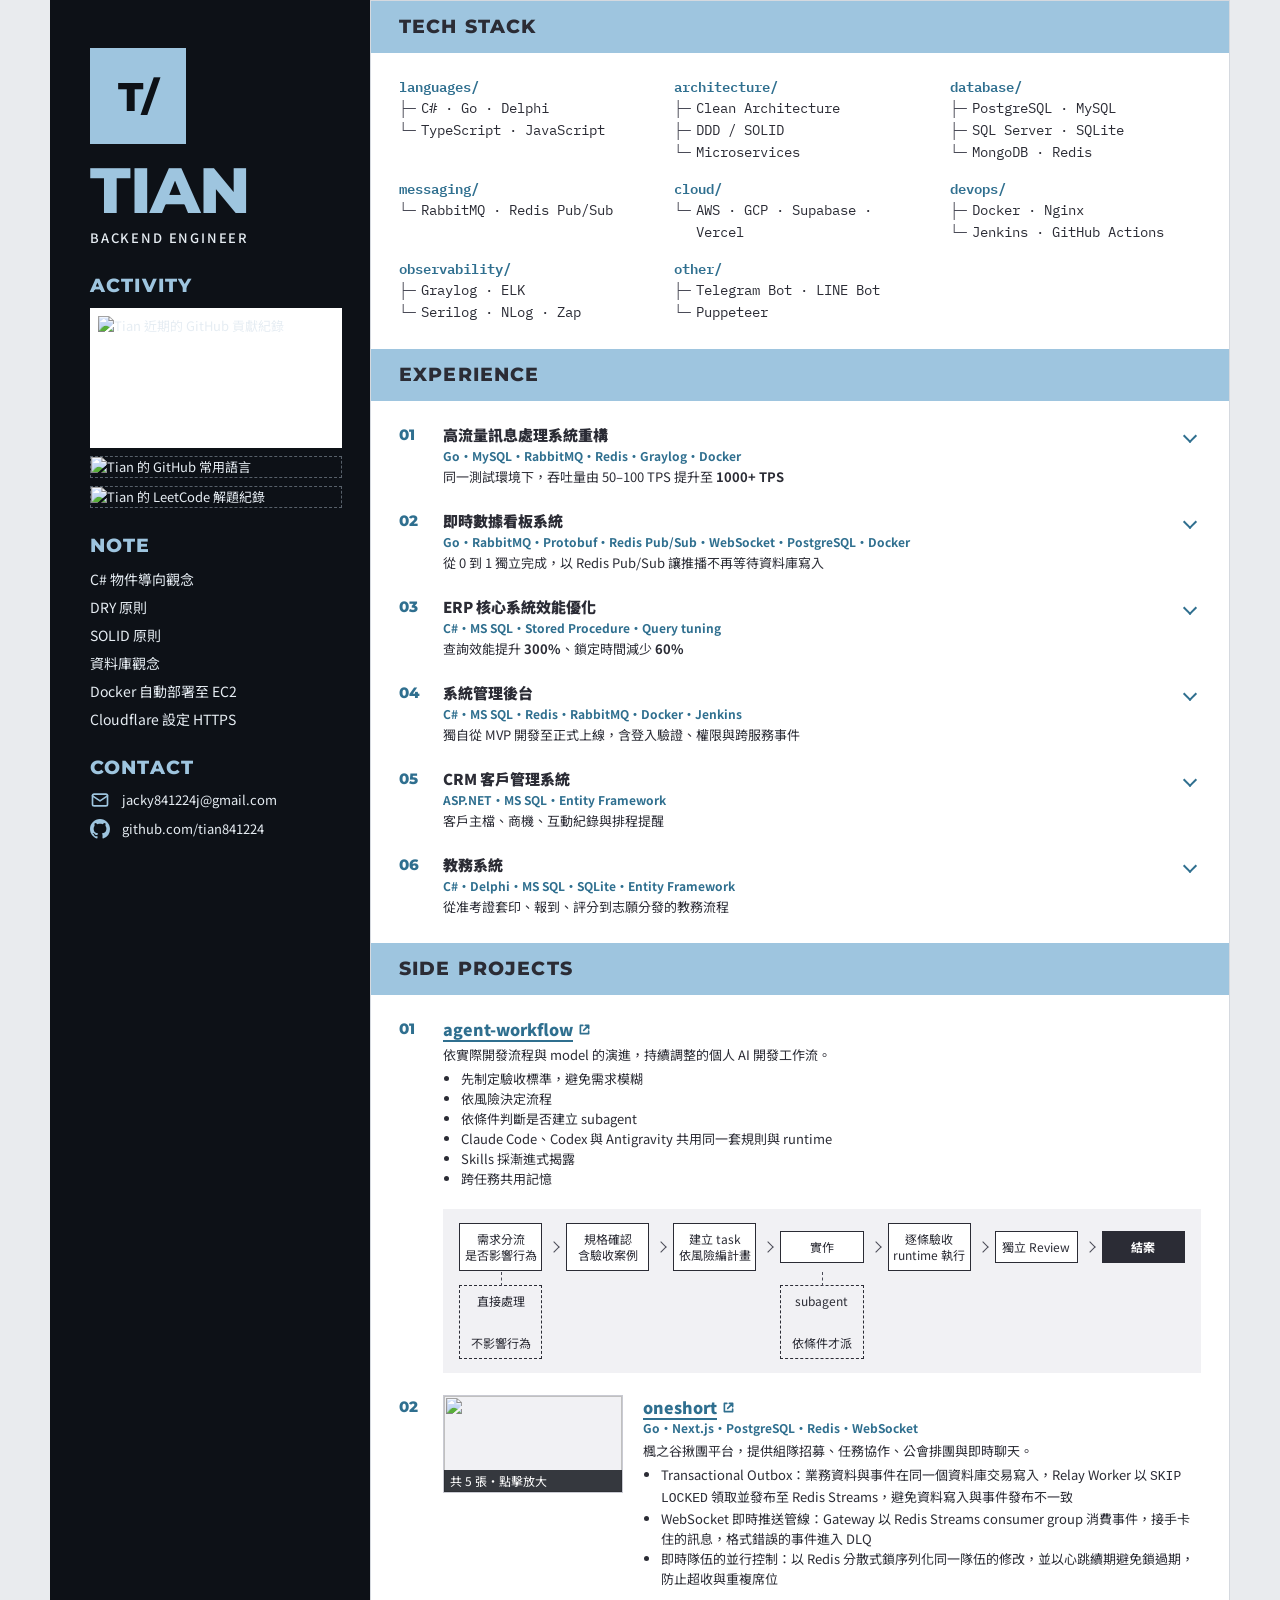
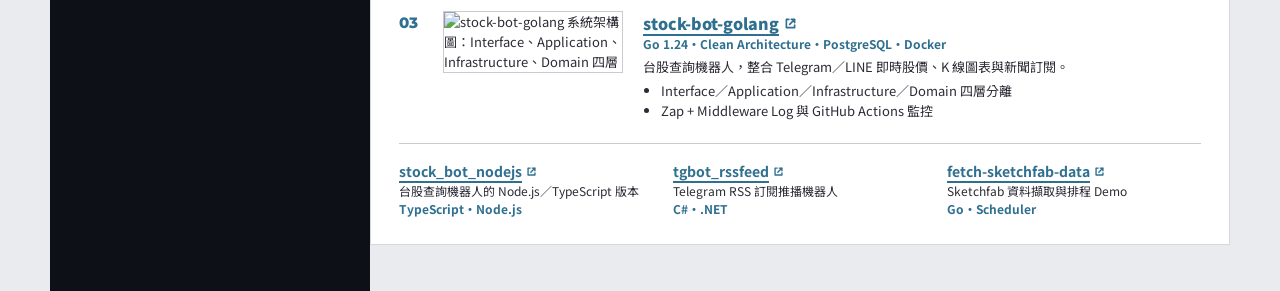
==== index.html @ 1cc7ff3f "feat: agent-workflow 加入工作流程圖 - 以 pipe-7 橫向流程圖呈現需求分流到結案，並標示直接處理與 subagent 分支 - 新增 .under-1 樣式，並讓專案內的流" ====
<!doctype html>
<html lang="zh-TW">

<head>
    <meta charset="UTF-8">
    <meta name="viewport" content="width=device-width, initial-scale=1">
    <meta name="description" content="Tian 的後端工程師履歷：訊息處理、系統重構、即時資料與資料庫效能優化。">
    <meta name="author" content="Tian">
    <meta property="og:type" content="website">
    <meta property="og:title" content="Tian｜Backend Engineer">
    <meta property="og:description" content="高流量訊息系統、即時數據看板、ERP 核心系統與 Side Projects。">
    <meta property="og:url" content="https://tian1224.github.io">
    <title>Tian｜Backend Engineer</title>
    <link rel="preconnect" href="https://fonts.googleapis.com">
    <link rel="preconnect" href="https://fonts.gstatic.com" crossorigin>
    <link
        href="https://fonts.googleapis.com/css2?family=IBM+Plex+Mono:wght@400;600&family=Montserrat:wght@700;800&family=Noto+Sans+TC:wght@400;500;700;900&display=swap"
        rel="stylesheet">
    <link rel="stylesheet" href="css/dark-sidebar.css">
</head>

<body>
    <a class="skip-link" href="#main-content">跳到主要內容</a>
    <div class="page">

        <aside class="side" aria-label="個人資訊">
            <div>
                <div class="monogram" aria-hidden="true">T/</div>
                <h1>TIAN</h1>
                <p class="role">Backend Engineer</p>
            </div>

            <section aria-labelledby="activity-title">
                <h2 id="activity-title">ACTIVITY</h2>
                <div class="activity">
                    <a class="chart" href="https://github.com/tian841224" target="_blank" rel="noreferrer"><img
                            src="https://ghchart.rshah.org/3fb950/tian841224" alt="Tian 近期的 GitHub 貢獻紀錄"
                            loading="lazy"></a>
                    <a href="https://github.com/tian841224?tab=repositories" target="_blank" rel="noreferrer"><img
                            src="https://github-readme-stats-fast.vercel.app/api/top-langs?username=tian841224&amp;layout=compact&amp;theme=dark&amp;hide_border=true&amp;hide=pascal&amp;bg_color=0d1117&amp;title_color=9ec5df"
                            alt="Tian 的 GitHub 常用語言" loading="lazy"></a>
                    <a href="https://leetcode.com/u/Tian1224/" target="_blank" rel="noreferrer"><img
                            src="https://leetcard.jacoblin.cool/Tian1224?theme=dark&amp;font=Noto%20Sans%20TC"
                            alt="Tian 的 LeetCode 解題紀錄" loading="lazy"></a>
                </div>
            </section>

            <section aria-labelledby="note-title">
                <h2 id="note-title">NOTE</h2>
                <ul class="note-side">
                    <li><a href="https://hackmd.io/@tian841224/S1lu8-_41e" target="_blank" rel="noreferrer">C# 物件導向觀念</a></li>
                    <li><a href="https://hackmd.io/@tian841224/SyDcYGKNyl" target="_blank" rel="noreferrer">DRY 原則</a> </li>
                    <li><a href="https://hackmd.io/@tian841224/S1qci5UVye" target="_blank" rel="noreferrer">SOLID 原則</a> </li>
                    <li><a href="https://hackmd.io/@tian841224/HJu-wx7Cp" target="_blank" rel="noreferrer">資料庫觀念</a> </li>
                    <li><a href="https://hackmd.io/@tian841224/HJPmJuws6" target="_blank" rel="noreferrer">Docker 自動部署至 EC2</a></li>
                    <li><a href="https://hackmd.io/@tian841224/ryu7bmCq1l" target="_blank" rel="noreferrer">Cloudflare 設定 HTTPS</a></li>
                </ul>
            </section>

            <section aria-labelledby="contact-title">
                <h2 id="contact-title">CONTACT</h2>
                <ul class="contact">
                    <li>
                        <svg class="stroke" aria-hidden="true" viewBox="0 0 24 24">
                            <rect x="3" y="5" width="18" height="14" rx="2"></rect>
                            <path d="M3 7 L12 13 L21 7"></path>
                        </svg>
                        <a href="mailto:jacky841224j@gmail.com">jacky841224j@gmail.com</a>
                    </li>
                    <li>
                        <svg class="fill" aria-hidden="true" viewBox="0 0 16 16">
                            <path
                                d="M8 0C3.58 0 0 3.58 0 8c0 3.54 2.29 6.53 5.47 7.59.4.07.55-.17.55-.38 0-.19-.01-.82-.01-1.49-2.01.37-2.53-.49-2.69-.94-.09-.23-.48-.94-.82-1.13-.28-.15-.68-.52-.01-.53.63-.01 1.08.58 1.23.82.72 1.21 1.87.87 2.33.66.07-.52.28-.87.51-1.07-1.78-.2-3.64-.89-3.64-3.95 0-.87.31-1.59.82-2.15-.08-.2-.36-1.02.08-2.12 0 0 .67-.21 2.2.82.64-.18 1.32-.27 2-.27.68 0 1.36.09 2 .27 1.53-1.04 2.2-.82 2.2-.82.44 1.1.16 1.92.08 2.12.51.56.82 1.27.82 2.15 0 3.07-1.87 3.75-3.65 3.95.29.25.54.73.54 1.48 0 1.07-.01 1.93-.01 2.2 0 .21.15.46.55.38A8.013 8.013 0 0016 8c0-4.42-3.58-8-8-8z">
                            </path>
                        </svg>
                        <a href="https://github.com/tian841224" target="_blank"
                            rel="noreferrer">github.com/tian841224</a>
                    </li>
                </ul>
            </section>
        </aside>

        <main class="panel" id="main-content">

            <h2 class="bar">TECH STACK</h2>
            <div class="block">
                <dl class="stack stack-wide">
                    <div>
                        <dt>languages/</dt>
                        <dd>C# · Go · Delphi</dd>
                        <dd>TypeScript · JavaScript</dd>
                    </div>
                    <div>
                        <dt>architecture/</dt>
                        <dd>Clean Architecture</dd>
                        <dd>DDD / SOLID</dd>
                        <dd>Microservices</dd>
                    </div>
                    <div>
                        <dt>database/</dt>
                        <dd>PostgreSQL · MySQL</dd>
                        <dd>SQL Server · SQLite</dd>
                        <dd>MongoDB · Redis</dd>
                    </div>
                    <div>
                        <dt>messaging/</dt>
                        <dd>RabbitMQ · Redis Pub/Sub</dd>
                    </div>
                    <div>
                        <dt>cloud/</dt>
                        <dd>AWS · GCP · Supabase · Vercel</dd>
                    </div>
                    <div>
                        <dt>devops/</dt>
                        <dd>Docker · Nginx</dd>
                        <dd>Jenkins · GitHub Actions</dd>
                    </div>
                    <div>
                        <dt>observability/</dt>
                        <dd>Graylog · ELK</dd>
                        <dd>Serilog · NLog · Zap</dd>
                    </div>
                    <div>
                        <dt>other/</dt>
                        <dd>Telegram Bot · LINE Bot</dd>
                        <dd>Puppeteer</dd>
                    </div>
                </dl>
            </div>

            <h2 class="bar">EXPERIENCE</h2>
            <div class="block">

                <article class="exp">
                    <div class="idx">01</div>
                    <details class="fold">
                        <summary><h3 class="title">高流量訊息處理系統重構</h3><span class="tags">Go・MySQL・RabbitMQ・Redis・Graylog・Docker</span><span class="gist">同一測試環境下，吞吐量由 50–100 TPS 提升至 <strong>1000+ TPS</strong></span></summary>
                        <div class="exp-body">
                            <div class="exp-text">
<ul>
                                <li>將多筆資料轉成 JSON 格式，一次性傳入資料庫並以 Stored Procedure 處理，資料庫往返由 N 次降為 1 次，大幅降低處理延遲</li>
                                <li>將參照資料存放於 Redis，避免大量讀取資料庫；Redis 異常時自動降級至 MemoryCache 或資料庫，兼顧效能與可用性</li>
                                <li>以多個 consumer 並行消費 RabbitMQ，依實測調校 prefetch 與 consumer 數量，搭配手動 Ack／Nack
                                    與自動重連，在拉高吞吐量的同時確保訊息不遺失</li>
                                <li>入口過濾訊息，減少不必要的處理</li>
                                <li>以訊息 Guid 串連各階段耗時 Log 並集中於 Graylog，快速定位延遲發生在哪一段</li>
                                <li>同一測試環境下，吞吐量由 50–100 TPS 提升至 <strong>1000+ TPS</strong></li>
                            </ul>
                            </div>
                        <ol class="pipe pipe-7"
                            aria-label="高流量訊息處理系統架構：外部來源經接收服務、內部緩衝 MQ、轉發服務、業務分類 MQ，由多組 consumer 寫入資料庫；轉發服務使用 Redis 參照資料">
                            <li class="next">外部來源</li>
                            <li class="next">接收服務</li>
                            <li class="next">內部緩衝 MQ</li>
                            <li class="next">轉發服務</li>
                            <li class="next">業務分類 MQ</li>
                            <li class="next">多組 consumer</li>
                            <li class="end">資料庫<small>批次預存程序</small></li>
                            <li class="side">Redis<small>參照資料</small></li>
                        </ol>
                        </div>
                    </details>
                </article>

                <article class="exp">
                    <div class="idx">02</div>
                    <details class="fold">
                        <summary><h3 class="title">即時數據看板系統</h3><span class="tags">Go・RabbitMQ・Protobuf・Redis Pub/Sub・WebSocket・PostgreSQL・Docker</span><span class="gist">從 0 到 1 獨立完成，以 Redis Pub/Sub 讓推播不再等待資料庫寫入</span></summary>
                        <div class="exp-body">
                            <div class="exp-text">
<ul>
                                <li>從 0 到 1 獨立完成技術選型、微服務架構設計與容器化部署</li>
                                <li>以 Protobuf 解析上游二進位資料，RabbitMQ 採用 Quorum Queue 搭配訊息 TTL 與自動重連，確保訊息可靠且過期訊息不堆積</li>
                                <li>原本資料需先寫入 PostgreSQL，再由觸發器 NOTIFY 通知推播，即時推送受資料庫寫入速度牽制；改為解析後直接發佈至 Redis Pub/Sub，由
                                    Redis 寫入、PostgreSQL 寫入與 WebSocket 推播三個服務各自訂閱，推播不再等待資料庫，各服務也可獨立部署與擴充</li>
                                <li>WebSocket 以 SCAN 分批讀取 Redis 快取，每批經前端 ACK
                                    確認才送下一批，並支援斷點續傳與增量同步，避免大量資料壓垮連線；另定期偵測逾時未更新的資料並主動推送</li>
                                <li>舊資料改為分批刪除並設定批次間隔，避免長時間鎖表造成資料庫逾時</li>
                            </ul>
                            </div>
                        <ol class="pipe pipe-5"
                            aria-label="即時數據看板系統架構：RabbitMQ、Protobuf 解析、Redis Pub/Sub 分流，分送至 Redis 快取與 PostgreSQL 持久化，WebSocket 推播服務讀取 Redis 快取後推送前端">
                            <li class="next">RabbitMQ</li>
                            <li class="next">Protobuf 解析</li>
                            <li class="next">Redis Pub/Sub 分流</li>
                            <li class="group next"><span>Redis</span><span>PostgreSQL</span></li>
                            <li class="end">WebSocket 推送前端<small>讀取 Redis</small></li>
                        </ol>
                        </div>
                    </details>
                </article>

                <article class="exp">
                    <div class="idx">03</div>
                    <details class="fold">
                        <summary><h3 class="title">ERP 核心系統效能優化</h3><span class="tags">C#・MS SQL・Stored Procedure・Query tuning</span><span class="gist">查詢效能提升 <strong>300%</strong>、鎖定時間減少 <strong>60%</strong></span></summary>
                        <div class="exp-body">
                            <div class="exp-text">
<ul>
                                <li>將逐筆迴圈與純量函式改寫為集合式運算，報表以預先彙總表與暫存表取代多層巢狀 View，並以分割資料表與歸檔控制歷史資料量，再依執行計畫補上索引，查詢效能提升
                                    <strong>300%</strong></li>
                                <li>縮短交易範圍並分批更新，鎖定時間減少 <strong>60%</strong></li>
                                <li>修正 MRP 的庫存判斷與生產物料計算錯誤，隔年依公司報表，庫存中價值千萬的呆滯物料已消化</li>
                                <li>統一扣帳與入帳的處理順序並控制併發更新，避免庫存帳實不符</li>
                                <li>接手 5 年技術債：補齊技術文件，導入開發規範與單元測試</li>
                            </ul>
                            </div>
                        <div class="diff" role="group" aria-label="查詢改寫示意：逐筆游標迴圈呼叫純量函式，改為先彙總至暫存表，再以單一 UPDATE JOIN 一次更新">
                            <div class="diff-col">
                                <span class="diff-h">改寫前：逐筆迴圈</span>
                                <pre>DECLARE c CURSOR FOR
  SELECT Id FROM Items
WHILE @@FETCH_STATUS = 0
  UPDATE Items
  SET Qty = dbo.fn_Calc(@Id)
  WHERE Id = @Id</pre>
                            </div>
                            <div class="diff-col after">
                                <span class="diff-h">改寫後：集合式運算</span>
                                <pre>SELECT Id, SUM(Qty) AS Qty
INTO #Agg
FROM Detail GROUP BY Id

UPDATE i SET Qty = a.Qty
FROM Items i
JOIN #Agg a ON a.Id = i.Id</pre>
                            </div>
                            <p class="diff-note">示意寫法，非實際程式碼</p>
                        </div>
                        </div>
                    </details>
                </article>

                <article class="exp">
                    <div class="idx">04</div>
                    <details class="fold">
                        <summary><h3 class="title">系統管理後台</h3><span class="tags">C#・MS SQL・Redis・RabbitMQ・Docker・Jenkins</span><span class="gist">獨自從 MVP 開發至正式上線，含登入驗證、權限與跨服務事件</span></summary>
                        <div class="exp-body">
                            <div class="exp-text">
<ul>
                                <li>獨自從 MVP 開發至正式上線，以 DDD 分層將後端拆為後台、報表、圖片與排程服務，各自獨立部署，服務間以 Service Caller 呼叫</li>
                                <li>登入以領域事件拆為圖形驗證碼、Google 2FA、帳密驗證與登入日誌四個有序步驟，任一步失敗即中止並由補償步驟記錄失敗日誌，流程可獨立擴充與測試</li>
                                <li>JWT 驗證搭配 Redis 單一 refresh token，偵測重複登入與過期並以回應標頭區分，前端可分別處理重新登入與踢下線</li>
                                <li>RBAC 多層級權限：依帳號層級與所屬公司限制可見資料與操作範圍</li>
                                <li>以 RabbitMQ 進行跨系統同步</li>
                                <li>整合事件採 Dapr 搭配資料庫 Event Log（Outbox 模式），事件與業務資料同交易寫入，避免資料已寫入卻漏發事件</li>
                                <li>以記憶體加 Redis 的多級快取降低跨服務呼叫與資料庫讀取，未命中才回源</li>
                                <li>統一回應格式與例外處理，搭配軟刪除全域過濾、啟動時自動 Migration 與種子資料，降低各環境的設定落差</li>
                            </ul>
                            </div>
                        <ol class="pipe pipe-3"
                            aria-label="系統管理後台架構：前端經後台 API 驗證後，由 Service Caller 呼叫報表、遊戲與圖片三個服務；後台使用 Redis 與 MS SQL">
                            <li class="next">前端後台</li>
                            <li class="next">後台 API<small>JWT・領域事件</small></li>
                            <li class="group"><span>報表服務<small>Dapper
                                        預存程序</small></span><span>遊戲服務</span><span>圖片服務</span></li>
                            <li class="duo under-2"><span>Redis<small>快取・refresh token</small></span><span>MS
                                    SQL<small>EF Core・Event Log</small></span></li>
                        </ol>
                        </div>
                    </details>
                </article>

                <article class="exp">
                    <div class="idx">05</div>
                    <details class="fold">
                        <summary><h3 class="title">CRM 客戶管理系統</h3><span class="tags">ASP.NET・MS SQL・Entity Framework</span><span class="gist">客戶主檔、商機、互動紀錄與排程提醒</span></summary>
                        <div class="exp-body">
                            <div class="exp-text">
<ul>
                                <li>客戶主檔以公司對聯絡人一對多建模，依關鍵欄位比對重複客戶並提供合併，避免同一客戶資料分散</li>
                                <li>商機依階段推進，以狀態機限制只能依規則轉換</li>
                                <li>通話與拜訪等互動紀錄整合為時間軸，快速掌握單一客戶歷程</li>
                                <li>RBAC 角色權限控管，並依組織層級限制資料可見範圍：業務僅看自己的客戶，主管看團隊，管理者看全部</li>
                                <li>以動態欄位設計支援各單位自訂欄位，新增欄位不需修改資料表</li>
                                <li>動態條件查詢（Dynamic Query）搭配索引（Index）設計並可儲存常用篩選；大量名單批次匯入（Bulk
                                    Import），含欄位對應、資料驗證（Validation）與錯誤報告</li>
                                <li>以排程掃描逾期未跟進、合約到期等事件並發出提醒</li>
                                <li>稽核紀錄保存變更前後值，並提供業績與客戶分群的彙總報表與匯出</li>
                            </ul>
                            </div>
                        <ol class="pipe pipe-3"
                            aria-label="CRM 客戶管理系統架構：瀏覽器連到 ASP.NET 應用程式，存取客戶主檔、商機、互動紀錄；排程提醒與稽核日誌掛在應用程式下方">
                            <li class="next">瀏覽器</li>
                            <li class="next">ASP.NET 應用程式</li>
                            <li class="group"><span>客戶主檔</span><span>商機</span><span>互動紀錄</span></li>
                            <li class="duo under-2">
                                <span>排程提醒<small>逾期・到期</small></span><span>稽核日誌<small>變更前後值</small></span></li>
                        </ol>
                        </div>
                    </details>
                </article>

                <article class="exp">
                    <div class="idx">06</div>
                    <details class="fold">
                        <summary><h3 class="title">教務系統</h3><span class="tags">C#・Delphi・MS SQL・SQLite・Entity Framework</span><span class="gist">從准考證套印、報到、評分到志願分發的教務流程</span></summary>
                        <div class="exp-body">
                            <div class="exp-text">
<ul>
                                <li>准考證套印</li>
                                <li>考試報到登入系統</li>
                                <li>考卷評分系統</li>
                                <li>志願分發系統</li>
                                <li>Delphi 舊系統以 C# 重寫</li>
                            </ul>
                            </div>
                        <ol class="pipe pipe-4" aria-label="教務系統流程：准考證套印、考試報到、考卷評分、志願分發">
                            <li class="next">准考證套印</li>
                            <li class="next">考試報到</li>
                            <li class="next">考卷評分</li>
                            <li class="end">志願分發</li>
                        </ol>
                        </div>
                    </details>
                </article>
            </div>

            <h2 class="bar">SIDE PROJECTS</h2>
            <div class="block">

                <article class="proj">
                    <div class="idx">01</div>
                    <div class="proj-body">
                    <div class="proj-text">
                        <h3><a href="https://github.com/tian841224/agent-workflow" target="_blank"
                                rel="noreferrer">agent-workflow</a></h3>
                        <p class="lead">依實際開發流程與 model 的演進，持續調整的個人 AI 開發工作流。</p>
                        <ul>
                            <li>先制定驗收標準，避免需求模糊</li>
                            <li>依風險決定流程</li>
                            <li>依條件判斷是否建立 subagent</li>
                            <li>Claude Code、Codex 與 Antigravity 共用同一套規則與 runtime</li>
                            <li>Skills 採漸進式揭露</li>
                            <li>跨任務共用記憶</li>
                        </ul>
                    </div>
                    <ol class="pipe pipe-7"
                        aria-label="agent-workflow 流程：需求先判斷是否影響行為，不影響則直接處理；影響則先確認規格與驗收案例，建立 task 並依風險編排計畫，實作（有條件才派 subagent），逐條執行驗收，獨立 Review，最後結案">
                        <li class="next">需求分流<small>是否影響行為</small></li>
                        <li class="next">規格確認<small>含驗收案例</small></li>
                        <li class="next">建立 task<small>依風險編計畫</small></li>
                        <li class="next">實作</li>
                        <li class="next">逐條驗收<small>runtime 執行</small></li>
                        <li class="next">獨立 Review</li>
                        <li class="end">結案</li>
                        <li class="side under-1">直接處理<small>不影響行為</small></li>
                        <li class="side">subagent<small>依條件才派</small></li>
                    </ol>
                    </div>
                </article>

                <article class="proj">
                    <div class="idx">02</div>
                    <div class="proj-body">
                    <div class="shots" data-shots='[
                        {"src":"https://raw.githubusercontent.com/tian841224/oneshort/main/images/screenshots/home-adventure.jpg","label":"首頁"},
                        {"src":"https://raw.githubusercontent.com/tian841224/oneshort/main/images/screenshots/party-discovery.jpg","label":"組隊招募"},
                        {"src":"https://raw.githubusercontent.com/tian841224/oneshort/main/images/screenshots/boss-party-detail.jpg","label":"BOSS 隊伍詳情"},
                        {"src":"https://raw.githubusercontent.com/tian841224/oneshort/main/images/screenshots/guild-overview.jpg","label":"公會總覽"},
                        {"src":"https://raw.githubusercontent.com/tian841224/oneshort/main/images/screenshots/guild-chat.jpg","label":"公會聊天"}
                    ]'>
                        <button type="button" class="shots-thumb" aria-haspopup="dialog"
                            aria-label="放大檢視 oneshort 截圖，共 5 張">
                            <img src="https://raw.githubusercontent.com/tian841224/oneshort/main/images/screenshots/home-adventure.jpg"
                                alt="" loading="lazy">
                            <span>共 5 張・點擊放大</span>
                        </button>
                        <dialog class="shots-dialog" aria-label="oneshort 截圖">
                            <div class="shots-box">
                                <button type="button" class="btn icon prev" aria-label="上一張截圖"><svg aria-hidden="true"
                                        viewBox="0 0 14 14">
                                        <path d="M9 2 L4 7 L9 12"></path>
                                    </svg></button>
                                <figure aria-live="polite"><img src="" alt="">
                                    <figcaption></figcaption>
                                </figure>
                                <button type="button" class="btn icon next" aria-label="下一張截圖"><svg aria-hidden="true"
                                        viewBox="0 0 14 14">
                                        <path d="M5 2 L10 7 L5 12"></path>
                                    </svg></button>
                                <div class="shots-bar"><span class="shots-count">1 / 5</span><button type="button"
                                        class="btn close">關閉</button></div>
                            </div>
                        </dialog>
                    </div>
                    <div class="proj-text">
                        <h3><a href="https://github.com/tian841224/oneshort" target="_blank"
                                rel="noreferrer">oneshort</a></h3>
                        <div class="tags">Go・Next.js・PostgreSQL・Redis・WebSocket</div>
                        <p class="lead">楓之谷揪團平台，提供組隊招募、任務協作、公會排團與即時聊天。</p>
                        <ul>
                            <li>Transactional Outbox：業務資料與事件在同一個資料庫交易寫入，Relay Worker 以 <code>SKIP LOCKED</code> 領取並發布至 Redis Streams，避免資料寫入與事件發布不一致</li>
                            <li>WebSocket 即時推送管線：Gateway 以 Redis Streams consumer group 消費事件，接手卡住的訊息，格式錯誤的事件進入 DLQ</li>
                            <li>即時隊伍的並行控制：以 Redis 分散式鎖序列化同一隊伍的修改，並以心跳續期避免鎖過期，防止超收與重複席位</li>
                        </ul>
                    </div>
                    </div>
                </article>

                <article class="proj">
                    <div class="idx">03</div>
                    <div class="proj-body">
                    <figure><img src="assets/images/stock-bot-architecture.png"
                            alt="stock-bot-golang 系統架構圖：Interface、Application、Infrastructure、Domain 四層" loading="lazy">
                    </figure>
                    <div class="proj-text">
                        <h3><a href="https://github.com/tian841224/stock-bot-golang" target="_blank"
                                rel="noreferrer">stock-bot-golang</a></h3>
                        <div class="tags">Go 1.24・Clean Architecture・PostgreSQL・Docker</div>
                        <p class="lead">台股查詢機器人，整合 Telegram／LINE 即時股價、K 線圖表與新聞訂閱。</p>
                        <ul>
                            <li>Interface／Application／Infrastructure／Domain 四層分離</li>
                            <li>Zap + Middleware Log 與 GitHub Actions 監控</li>
                        </ul>
                    </div>
                    </div>
                </article>

                <div class="others">
                    <div><a href="https://github.com/tian841224/stock_bot_nodejs" target="_blank"
                            rel="noreferrer">stock_bot_nodejs</a>
                        <div>台股查詢機器人的 Node.js／TypeScript 版本</div>
                        <div class="tags">TypeScript・Node.js</div>
                    </div>
                    <div><a href="https://github.com/tian841224/tgbot_rssfeed" target="_blank"
                            rel="noreferrer">tgbot_rssfeed</a>
                        <div>Telegram RSS 訂閱推播機器人</div>
                        <div class="tags">C#・.NET</div>
                    </div>
                    <div><a href="https://github.com/tian841224/fetch-sketchfab-data" target="_blank"
                            rel="noreferrer">fetch-sketchfab-data</a>
                        <div>Sketchfab 資料擷取與排程 Demo</div>
                        <div class="tags">Go・Scheduler</div>
                    </div>
                </div>
            </div>

        </main>
    </div>
    <script src="js/dark-sidebar.js" defer></script>
</body>

</html>
---- css/dark-sidebar.css ----
/* 深色側欄履歷版：左欄深色（個人資訊與技術棧）、右欄白底內容。
   配色集中在 :root，換強調色只需改 --accent 與 --accent-ink。
   --accent-ink 是強調色的深色版，用於白底上的小標籤，對比需 ≥ 4.5:1。 */
:root {
    --page-bg: #e9ebee;
    --side-bg: #0d1117;
    --side-text: #e6edf3;
    --side-muted: #8b949e;
    --side-dashed: #57606a;
    --accent: #9ec5df;
    --accent-ink: #2f6f8f;
    --panel-bg: #ffffff;
    --panel-border: #d5d9df;
    --text: #2b2c35;
    --muted: #4a4b57;
    --rule: #c9cad2;
    --soft: #f1f1f4;
    --sans: 'Noto Sans TC', 'Microsoft JhengHei', system-ui, sans-serif;
    --head: 'Montserrat', 'Noto Sans TC', sans-serif;
    --mono: 'IBM Plex Mono', 'Cascadia Mono', ui-monospace, monospace;
}

* { box-sizing: border-box; }

html { scroll-behavior: smooth; }

body {
    margin: 0;
    background: var(--page-bg);
    color: var(--text);
    font: 13px/20px var(--sans);
}

a { color: inherit; text-decoration: none; }
a:hover { text-decoration: underline; }
ul { margin: 0; }
h1, h2, h3, p { margin: 0; }

.skip-link {
    position: absolute;
    left: 8px;
    top: -48px;
    z-index: 10;
    padding: 8px 12px;
    background: var(--side-bg);
    color: var(--side-text);
}
.skip-link:focus { top: 8px; }

:focus-visible { outline: 2px solid var(--accent-ink); outline-offset: 2px; }
.side :focus-visible { outline-color: var(--accent); }

.page {
    display: flex;
    flex-wrap: wrap;
    align-items: flex-start;
    min-height: 100vh;
    max-width: 1180px;
    margin: 0 auto;
}

/* ───── 左欄 ───── */
.side {
    flex: 0 0 320px;
    max-width: 320px;
    align-self: stretch;
    padding: 48px 28px 48px 40px;
    display: flex;
    flex-direction: column;
    gap: 26px;
    background: var(--side-bg);
    color: var(--side-text);
}

.monogram {
    width: 96px;
    height: 96px;
    margin-bottom: 14px;
    display: flex;
    align-items: center;
    justify-content: center;
    background: var(--accent);
    color: var(--side-bg);
    font: 800 40px var(--head);
}

.side h1 {
    font: 800 64px/64px var(--head);
    letter-spacing: -0.02em;
    color: var(--accent);
}

.role {
    margin-top: 6px;
    font-weight: 500;
    letter-spacing: 0.14em;
    text-transform: uppercase;
}

.side h2 {
    margin-bottom: 10px;
    font: 800 19px/24px var(--head);
    letter-spacing: 0.06em;
    color: var(--accent);
}

.stack {
    display: grid;
    gap: 8px;
    margin: 0;
    font: 14px/22px var(--mono);
    color: #c9d1d9;
}
.stack dt { color: var(--accent); font-weight: 600; }
.stack dd {
    display: flex;
    gap: 6px;
    margin: 0;
}
.stack dd::before { content: '├─'; flex: none; color: var(--side-muted); }
.stack dd:last-of-type::before { content: '└─'; }
/* 放在右欄（淺底）時的 TECH STACK：改用深色文字並依寬度自動分欄 */
.stack-wide {
    grid-template-columns: repeat(auto-fit, minmax(min(200px, 100%), 1fr));
    gap: 14px 24px;
    color: var(--text);
}
.stack-wide dt { color: var(--accent-ink); }
.stack-wide dd::before { color: var(--muted); }

.note-side {
    display: grid;
    gap: 6px;
    margin: 0;
    padding: 0;
    list-style: none;
    font-size: 14px;
    line-height: 22px;
}
.note-side a { color: var(--side-text); }
.note-side a:hover { color: var(--accent); }

.activity { display: grid; gap: 8px; }
.activity a {
    display: block;
    border: 1px dashed var(--side-dashed);
    background: #0d1117;
}
.activity img {
    display: block;
    width: 100%;
    height: auto;
}
/* 貢獻圖：放在白底卡片上（圖內的空格是淺灰，直接放深色底會很刺眼），
   並以較大的比例只顯示最近的部分，方格才看得清楚 */
.activity .chart { padding: 8px; border: 0; background: #fff; }
.activity .chart img { height: 124px; object-fit: cover; object-position: right center; }

.contact {
    display: grid;
    gap: 9px;
    margin: 0;
    padding: 0;
    list-style: none;
}
.contact li { display: flex; align-items: center; gap: 12px; }
.contact svg { flex: none; width: 20px; height: 20px; }
.contact .stroke { fill: none; stroke: var(--accent); stroke-width: 2; stroke-linecap: round; stroke-linejoin: round; }
.contact .fill { fill: var(--accent); }

/* ───── 右欄 ───── */
.panel {
    flex: 999 1 560px;
    min-width: 0;
    max-width: 860px;
    margin: 0 0 48px 0;
    border: 1px solid var(--panel-border);
    background: var(--panel-bg);
}

.panel h2.bar {
    padding: 12px 28px;
    background: var(--accent);
    font: 800 19px/28px var(--head);
    letter-spacing: 0.06em;
    color: var(--text);
}

.block { padding: 22px 28px 26px; display: flex; flex-direction: column; gap: 22px; }

.idx { font: 800 15px/24px var(--head); color: var(--accent-ink); }

.exp {
    display: grid;
    grid-template-columns: 34px minmax(0, 1fr);
    column-gap: 10px;
}
.exp-body { display: flex; flex-wrap: wrap; gap: 20px; align-items: flex-start; }

/* 經驗項目可收合：summary 固定顯示標題、標籤與一句成果，展開後才出現條列與架構圖。 */
.fold { min-width: 0; }
.fold > summary {
    position: relative;
    padding-right: 28px;
    list-style: none;
    cursor: pointer;
}
.fold > summary::-webkit-details-marker { display: none; }
.fold > summary::after {
    content: '';
    position: absolute;
    top: 8px;
    right: 6px;
    width: 8px;
    height: 8px;
    border-right: 2px solid var(--accent-ink);
    border-bottom: 2px solid var(--accent-ink);
    transform: rotate(45deg);
}
.fold[open] > summary::after { top: 12px; transform: rotate(-135deg); }
.fold > summary:focus-visible { outline: 2px solid var(--accent-ink); outline-offset: 4px; }
.fold .tags, .fold .gist { display: block; }
.fold .gist { margin-top: 2px; font-size: 13px; line-height: 20px; }
.fold > .exp-body { margin-top: 10px; }
.exp-text { flex: 1 1 280px; min-width: 0; }

.title { font: 900 15px/24px var(--sans); }
.tags { font-size: 12px; line-height: 18px; font-weight: 700; color: var(--accent-ink); }
.exp ul, .proj ul { margin-top: 4px; padding-left: 18px; }
.lead { margin-top: 4px; }

/* 架構流程圖：由上往下的方塊流程 */
.flow {
    flex: 0 0 180px;
    display: flex;
    flex-direction: column;
    align-items: stretch;
    margin: 0;
    padding: 8px 10px;
    list-style: none;
    background: var(--soft);
    font-size: 12px;
    line-height: 16px;
    text-align: center;
}
.flow li {
    padding: 2px 6px;
    border: 1px solid var(--text);
    background: #fff;
    color: var(--text);
    font: inherit;
}
.flow li.end { background: var(--text); color: #fff; font-weight: 700; }
.flow > li:not(:last-child) { margin-bottom: 16px; position: relative; }
.flow > li:not(:last-child)::after {
    content: '';
    position: absolute;
    left: 50%;
    top: 100%;
    width: 7px;
    height: 7px;
    margin: 1px 0 0 -4px;
    border-right: 1.5px solid #4a4b57;
    border-bottom: 1.5px solid #4a4b57;
    transform: rotate(45deg);
}

/* 橫向管線圖：經驗區塊用，跨滿內容寬度，放在文字下方。
   .next 表示「這個節點右側接箭頭」；.side 是掛在主線下方的輔助元件（虛線框）。
   窄螢幕改為由上往下的單欄，箭頭改指向下。 */
.pipe {
    flex: 0 0 100%;
    display: grid;
    gap: 14px 24px;
    align-items: center;
    margin: 0;
    padding: 14px 16px;
    list-style: none;
    background: var(--soft);
    font-size: 12px;
    line-height: 16px;
    text-align: center;
}
.pipe-7 { grid-template-columns: repeat(7, minmax(0, 1fr)); }
.pipe-5 { grid-template-columns: repeat(5, minmax(0, 1fr)); }
.pipe-3 { grid-template-columns: repeat(3, minmax(0, 1fr)); }
.pipe-4 { grid-template-columns: repeat(4, minmax(0, 1fr)); }
.pipe > li {
    position: relative;
    padding: 7px 4px;
    border: 1px solid var(--text);
    background: #fff;
    color: var(--text);
}
.pipe > li.end { background: var(--text); color: #fff; font-weight: 700; }
.pipe small { display: block; font-size: 12px; font-weight: 400; }
.pipe > li.next::after {
    content: '';
    position: absolute;
    top: 50%;
    right: -17px;
    width: 7px;
    height: 7px;
    margin-top: -4px;
    border-top: 1.5px solid #4a4b57;
    border-right: 1.5px solid #4a4b57;
    transform: rotate(45deg);
}
.pipe > li.side {
    grid-column: 4;
    grid-row: 2;
    border-style: dashed;
    background: transparent;
}
.pipe > li.side.under-1 { grid-column: 1; }
.pipe > li.side::before {
    content: '';
    position: absolute;
    left: 50%;
    bottom: 100%;
    height: 14px;
    border-left: 1.5px dashed #4a4b57;
}
.pipe > li.group { display: grid; gap: 4px; padding: 0; border: 0; background: transparent; }
.pipe > li.group span { padding: 5px 2px; border: 1px solid var(--text); background: #fff; }
/* .duo：掛在某節點下方的兩個輔助元件（虛線框）；.under-2 表示掛在第 2 欄。 */
.pipe > li.duo { display: grid; gap: 4px; padding: 0; border: 0; background: transparent; }
.pipe > li.duo span { padding: 5px 2px; border: 1px dashed var(--text); background: transparent; }
.pipe > li.duo.under-2 { grid-column: 2; grid-row: 2; }
.pipe > li.duo::before {
    content: '';
    position: absolute;
    left: 50%;
    bottom: 100%;
    height: 14px;
    border-left: 1.5px dashed #4a4b57;
}

/* 改寫前後對照：兩欄程式碼示意，中間以箭頭表示由左改為右；窄螢幕改上下排列。 */
.diff {
    flex: 0 0 100%;
    display: grid;
    grid-template-columns: minmax(0, 1fr) minmax(0, 1fr);
    gap: 14px 24px;
    padding: 14px 16px;
    background: var(--soft);
}
.diff-col { position: relative; min-width: 0; }
.diff-col:not(.after)::after {
    content: '';
    position: absolute;
    top: 50%;
    right: -17px;
    width: 7px;
    height: 7px;
    margin-top: -4px;
    border-top: 1.5px solid #4a4b57;
    border-right: 1.5px solid #4a4b57;
    transform: rotate(45deg);
}
.diff-h { display: block; margin-bottom: 4px; font-size: 12px; line-height: 16px; font-weight: 700; }
.diff pre {
    margin: 0;
    padding: 8px 10px;
    overflow-x: auto;
    border: 1px solid var(--text);
    background: #fff;
    font: 12px/18px var(--mono, ui-monospace, Consolas, monospace);
    white-space: pre;
}
.diff-col.after pre { background: var(--text); color: #fff; }
.diff-note { grid-column: 1 / -1; margin: 0; font-size: 12px; line-height: 16px; color: #4a4b57; }

.proj {
    display: grid;
    grid-template-columns: 34px minmax(0, 1fr);
    column-gap: 10px;
}
.proj-body { display: flex; flex-wrap: wrap; gap: 20px; align-items: flex-start; }
.proj-text { flex: 1 1 280px; min-width: 0; }
.proj h3 { font: 900 16px/24px var(--sans); }

/* 專案連結：強調色加底線與外開箭頭，一眼看得出可以點擊。 */
.proj h3 a, .others a {
    color: var(--accent-ink);
    text-decoration: underline;
    text-decoration-thickness: 2px;
    text-underline-offset: 4px;
}
.proj h3 a::after, .others a::after {
    content: '';
    display: inline-block;
    width: 0.8em;
    height: 0.8em;
    margin-left: 0.3em;
    background: currentColor;
    -webkit-mask: url("data:image/svg+xml,%3Csvg xmlns='http://www.w3.org/2000/svg' viewBox='0 0 16 16' fill='none' stroke='black' stroke-width='2' stroke-linecap='round' stroke-linejoin='round'%3E%3Cpath d='M6 3H3v10h10v-3M9 3h4v4M13 3L7 9'/%3E%3C/svg%3E") center / contain no-repeat;
    mask: url("data:image/svg+xml,%3Csvg xmlns='http://www.w3.org/2000/svg' viewBox='0 0 16 16' fill='none' stroke='black' stroke-width='2' stroke-linecap='round' stroke-linejoin='round'%3E%3Cpath d='M6 3H3v10h10v-3M9 3h4v4M13 3L7 9'/%3E%3C/svg%3E") center / contain no-repeat;
}
.proj h3 a:hover, .others a:hover { background: var(--soft); text-decoration-thickness: 3px; }
.proj-body > figure { margin: 0; flex: 0 0 180px; }
.proj-body > figure img { display: block; width: 180px; height: auto; border: 1px solid var(--rule); }

/* 截圖：預設收起成縮圖，點擊展開成大圖檢視 */
.shots { display: contents; }
.proj-text { order: 2; }
.proj-body > .pipe { order: 3; }
.shots-thumb { order: 1; }
.shots-thumb {
    position: relative;
    flex: 0 0 180px;
    padding: 0;
    border: 1px solid var(--rule);
    background: var(--soft);
    cursor: pointer;
    font: inherit;
}
.shots-thumb img { display: block; width: 100%; height: 96px; object-fit: cover; }
.shots-thumb span {
    position: absolute;
    left: 0;
    right: 0;
    bottom: 0;
    padding: 2px 6px;
    background: rgba(13, 17, 23, 0.82);
    color: #fff;
    font-size: 12px;
    line-height: 18px;
    text-align: left;
}
/* 截圖大圖：用 <dialog> 的 showModal() 顯示在視窗正中央，背後蓋暗幕；Esc 可關閉 */
.shots-dialog {
    padding: 0;
    border: 0;
    background: transparent;
    max-width: none;
    max-height: none;
    overflow: visible;
}
.shots-dialog::backdrop { background: rgba(13, 17, 23, 0.82); }
/* 大圖以原始尺寸顯示；超過視窗時才等比縮小，不會有多餘的白框 */
.shots-box {
    display: flex;
    flex-wrap: wrap;
    align-items: center;
    justify-content: center;
    gap: 12px;
    width: fit-content;
    max-width: calc(100vw - 24px);
}
.shots-box figure { margin: 0; order: 2; }
.shots-box img {
    display: block;
    width: auto;
    height: auto;
    max-width: calc(100vw - 150px);
    max-height: calc(100vh - 150px);
    box-shadow: 0 8px 32px rgba(0, 0, 0, 0.5);
}
.shots-box figcaption { padding-top: 8px; font-size: 13px; line-height: 20px; color: #fff; text-align: center; }
.shots-box .prev { order: 1; }
.shots-box .next { order: 3; }
.shots-bar { order: 4; flex: 0 0 100%; display: flex; align-items: center; justify-content: space-between; color: #fff; }
.shots-count { font: 600 12px/18px var(--mono); }
.btn {
    min-width: 44px;
    min-height: 44px;
    padding: 0 16px;
    border: 1px solid var(--text);
    background: #fff;
    color: var(--text);
    cursor: pointer;
    font: inherit;
}
.btn:hover { background: #e4e5ea; }
.btn.icon { padding: 0; display: flex; align-items: center; justify-content: center; }
.btn.icon svg { width: 14px; height: 14px; fill: none; stroke: var(--text); stroke-width: 2; }

.others {
    display: grid;
    grid-template-columns: repeat(auto-fit, minmax(min(220px, 100%), 1fr));
    gap: 14px 20px;
    padding-top: 16px;
    border-top: 1px solid var(--rule);
    font-size: 12px;
    line-height: 18px;
}
.others a { font-size: 14px; line-height: 22px; font-weight: 700; }

.note-list {
    display: grid;
    grid-template-columns: repeat(auto-fit, minmax(min(220px, 100%), 1fr));
    gap: 4px 20px;
    margin: 0;
    padding-left: 18px;
}
.note-list a:hover { color: var(--accent-ink); }

.legacy-link { padding: 0 28px 28px; font-size: 12px; color: var(--muted); }

/* 視窗比內容（320 + 860）還窄時，右欄與視窗邊緣之間留一點空隙 */
@media (max-width: 1240px) {
    .panel { margin-right: 24px; }
}

/* ───── 窄螢幕：左欄疊到上方 ───── */
@media (max-width: 720px) {
    .side { max-width: none; flex-basis: 100%; padding: 32px 20px; }
    .side h1 { font-size: 52px; line-height: 52px; }
    .panel { margin: 16px; flex-basis: 100%; }
    .panel h2.bar, .block { padding-left: 16px; padding-right: 16px; }
    .legacy-link { padding-left: 16px; padding-right: 16px; }
    .flow, .shots-thumb, .proj-body > figure { flex-basis: 100%; }
    .pipe-7, .pipe-5, .pipe-4, .pipe-3 { grid-template-columns: minmax(0, 1fr); gap: 18px; }
    .pipe > li.duo.under-2 { grid-column: auto; grid-row: auto; }
    .pipe > li.duo::before { content: none; }
    .pipe > li.next::after {
        top: 100%;
        right: auto;
        left: 50%;
        margin: 5px 0 0 -4px;
        transform: rotate(135deg);
    }
    .pipe > li.side, .pipe > li.side.under-1 { grid-column: auto; grid-row: auto; }
    .pipe > li.side::before { content: none; }
    .pipe > li.group { gap: 6px; }
    .diff { grid-template-columns: minmax(0, 1fr); gap: 18px; }
    .diff-col:not(.after)::after {
        top: 100%;
        right: auto;
        left: 50%;
        margin: 5px 0 0 -4px;
        transform: rotate(135deg);
    }
    .proj-body > figure img { width: 100%; }
}

@media (prefers-reduced-motion: reduce) {
    html { scroll-behavior: auto; }
}
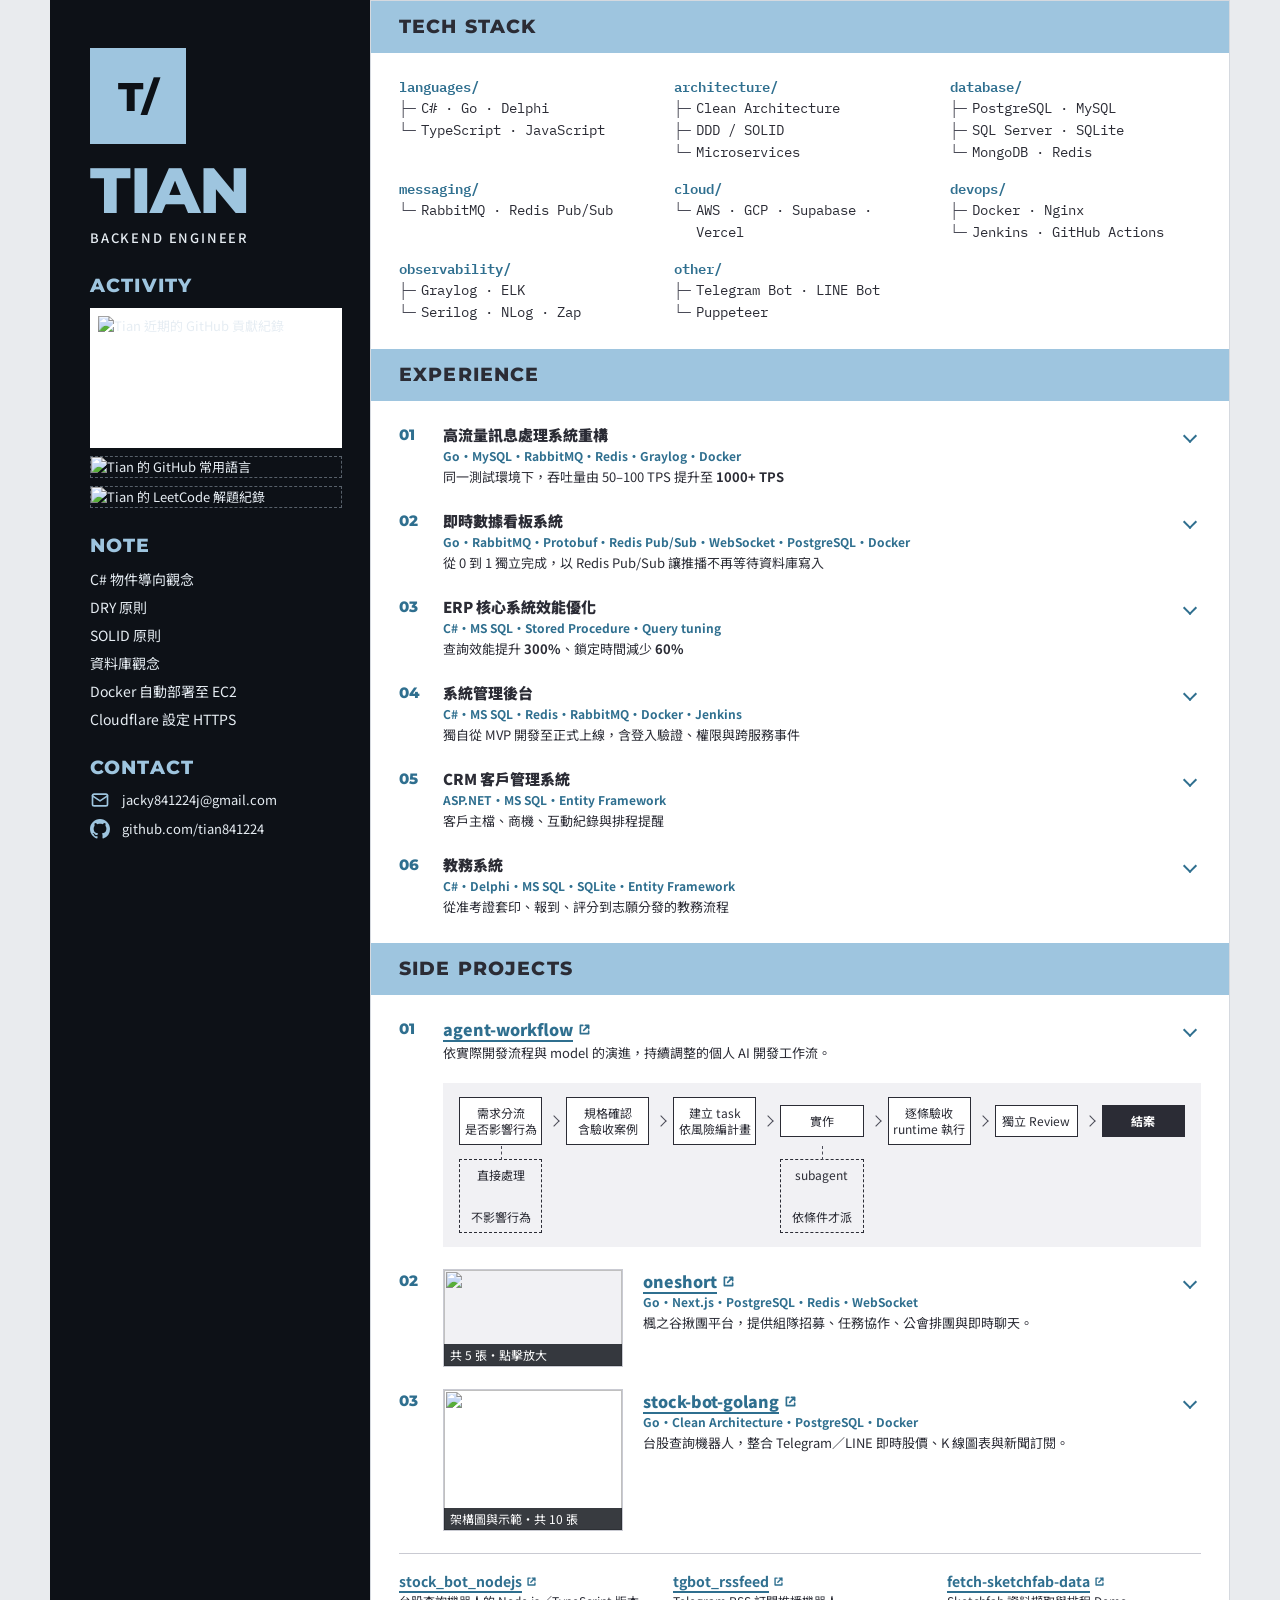
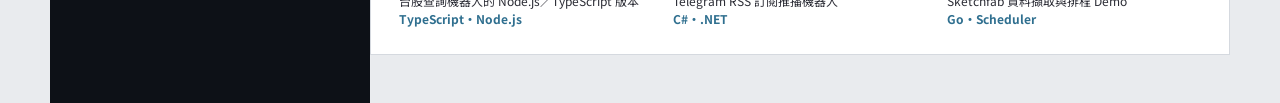
==== commit d100730e: "feat: 改寫 stock-bot-golang 並讓 SIDE PROJECTS 的條列可折疊 - stock-bot-golang 改為技術亮點條列，架構圖與示範 GIF 合併為同一個放大視窗 " ====
--- a/index.html
+++ b/index.html
@@ -323,10 +323,9 @@
                     <div class="idx">01</div>
                     <div class="proj-body">
                     <div class="proj-text">
-                        <h3><a href="https://github.com/tian841224/agent-workflow" target="_blank"
-                                rel="noreferrer">agent-workflow</a></h3>
-                        <p class="lead">依實際開發流程與 model 的演進，持續調整的個人 AI 開發工作流。</p>
-                        <ul>
+                            <details class="fold">
+                                <summary><h3><a href="https://github.com/tian841224/agent-workflow" target="_blank" rel="noreferrer">agent-workflow</a></h3><span class="gist">依實際開發流程與 model 的演進，持續調整的個人 AI 開發工作流。</span></summary>
+                                <ul>
                             <li>先制定驗收標準，避免需求模糊</li>
                             <li>依風險決定流程</li>
                             <li>依條件判斷是否建立 subagent</li>
@@ -334,7 +333,8 @@
                             <li>Skills 採漸進式揭露</li>
                             <li>跨任務共用記憶</li>
                         </ul>
-                    </div>
+                            </details>
+                        </div>
                     <ol class="pipe pipe-7"
                         aria-label="agent-workflow 流程：需求先判斷是否影響行為，不影響則直接處理；影響則先確認規格與驗收案例，建立 task 並依風險編排計畫，實作（有條件才派 subagent），逐條執行驗收，獨立 Review，最後結案">
                         <li class="next">需求分流<small>是否影響行為</small></li>
@@ -385,35 +385,59 @@
                         </dialog>
                     </div>
                     <div class="proj-text">
-                        <h3><a href="https://github.com/tian841224/oneshort" target="_blank"
-                                rel="noreferrer">oneshort</a></h3>
-                        <div class="tags">Go・Next.js・PostgreSQL・Redis・WebSocket</div>
-                        <p class="lead">楓之谷揪團平台，提供組隊招募、任務協作、公會排團與即時聊天。</p>
-                        <ul>
+                            <details class="fold">
+                                <summary><h3><a href="https://github.com/tian841224/oneshort" target="_blank" rel="noreferrer">oneshort</a></h3><span class="tags">Go・Next.js・PostgreSQL・Redis・WebSocket</span><span class="gist">楓之谷揪團平台，提供組隊招募、任務協作、公會排團與即時聊天。</span></summary>
+                                <ul>
                             <li>Transactional Outbox：業務資料與事件在同一個資料庫交易寫入，Relay Worker 以 <code>SKIP LOCKED</code> 領取並發布至 Redis Streams，避免資料寫入與事件發布不一致</li>
                             <li>WebSocket 即時推送管線：Gateway 以 Redis Streams consumer group 消費事件，接手卡住的訊息，格式錯誤的事件進入 DLQ</li>
                             <li>即時隊伍的並行控制：以 Redis 分散式鎖序列化同一隊伍的修改，並以心跳續期避免鎖過期，防止超收與重複席位</li>
                         </ul>
-                    </div>
+                            </details>
+                        </div>
                     </div>
                 </article>
 
                 <article class="proj">
                     <div class="idx">03</div>
                     <div class="proj-body">
-                    <figure><img src="assets/images/stock-bot-architecture.png"
-                            alt="stock-bot-golang 系統架構圖：Interface、Application、Infrastructure、Domain 四層" loading="lazy">
-                    </figure>
+                    <div class="proj-media">
+                        <div class="shots" data-shots='[{"src": "assets/images/stock-bot-architecture.png", "label": "系統架構圖：Interface、Application、Infrastructure、Domain 四層"}, {"src": "assets/images/stock-bot-demo/start.gif", "label": "示範：快速開始"}, {"src": "assets/images/stock-bot-demo/k.gif", "label": "示範：K 線圖"}, {"src": "assets/images/stock-bot-demo/d.gif", "label": "示範：個股詳細資訊"}, {"src": "assets/images/stock-bot-demo/p.gif", "label": "示範：個股績效"}, {"src": "assets/images/stock-bot-demo/n.gif", "label": "示範：個股新聞"}, {"src": "assets/images/stock-bot-demo/i.gif", "label": "示範：當日收盤資訊"}, {"src": "assets/images/stock-bot-demo/m.gif", "label": "示範：大盤資訊"}, {"src": "assets/images/stock-bot-demo/t.gif", "label": "示範：交易量排行"}, {"src": "assets/images/stock-bot-demo/add.gif", "label": "示範：訂閱股票"}]'>
+                            <button type="button" class="shots-thumb fit" data-start="0" aria-haspopup="dialog"
+                                aria-label="放大檢視 stock-bot-golang 系統架構圖與操作示範，共 10 張">
+                                <img src="assets/images/stock-bot-architecture.png" alt="" loading="lazy">
+                                <span>架構圖與示範・共 10 張</span>
+                            </button>
+                            <dialog class="shots-dialog" aria-label="stock-bot-golang 架構圖與操作示範">
+                                <div class="shots-box">
+                                    <button type="button" class="btn icon prev" aria-label="上一張"><svg aria-hidden="true"
+                                            viewBox="0 0 14 14">
+                                            <path d="M9 2 L4 7 L9 12"></path>
+                                        </svg></button>
+                                    <figure aria-live="polite"><img src="" alt="">
+                                        <figcaption></figcaption>
+                                    </figure>
+                                    <button type="button" class="btn icon next" aria-label="下一張"><svg aria-hidden="true"
+                                            viewBox="0 0 14 14">
+                                            <path d="M5 2 L10 7 L5 12"></path>
+                                        </svg></button>
+                                    <div class="shots-bar"><span class="shots-count">1 / 10</span><button type="button"
+                                            class="btn close">關閉</button></div>
+                                </div>
+                            </dialog>
+                        </div>
+                    </div>
                     <div class="proj-text">
-                        <h3><a href="https://github.com/tian841224/stock-bot-golang" target="_blank"
-                                rel="noreferrer">stock-bot-golang</a></h3>
-                        <div class="tags">Go 1.24・Clean Architecture・PostgreSQL・Docker</div>
-                        <p class="lead">台股查詢機器人，整合 Telegram／LINE 即時股價、K 線圖表與新聞訂閱。</p>
-                        <ul>
-                            <li>Interface／Application／Infrastructure／Domain 四層分離</li>
-                            <li>Zap + Middleware Log 與 GitHub Actions 監控</li>
+                            <details class="fold">
+                                <summary><h3><a href="https://github.com/tian841224/stock-bot-golang" target="_blank" rel="noreferrer">stock-bot-golang</a></h3><span class="tags">Go・Clean Architecture・PostgreSQL・Docker</span><span class="gist">台股查詢機器人，整合 Telegram／LINE 即時股價、K 線圖表與新聞訂閱。</span></summary>
+                                <ul>
+                            <li>Clean Architecture 四層分離（Interface／Application／Infrastructure／Domain）：Telegram 與 LINE 共用同一套應用層邏輯，只在介面層各自處理 webhook</li>
+                            <li>Webhook 驗證 Secret Token，背景處理並設定逾時與 panic recovery，避免平台因逾時重送；以 request_id 串連 Zap 日誌</li>
+                            <li>Bot、資料同步與定時推播拆為獨立服務，並以同步時間 watermark 避免同一批資料重複推播</li>
+                            <li>以 Go 的 freetype 自行繪製圖表，上傳圖床回傳給使用者</li>
+                            <li>以 GitHub Actions 建立 CI/CD Pipeline，測試通過後自動部署</li>
                         </ul>
-                    </div>
+                            </details>
+                        </div>
                     </div>
                 </article>
 
--- a/css/dark-sidebar.css
+++ b/css/dark-sidebar.css
@@ -221,7 +221,7 @@
 .fold > summary:focus-visible { outline: 2px solid var(--accent-ink); outline-offset: 4px; }
 .fold .tags, .fold .gist { display: block; }
 .fold .gist { margin-top: 2px; font-size: 13px; line-height: 20px; }
-.fold > .exp-body { margin-top: 10px; }
+.fold > .exp-body, .fold > .proj-body { margin-top: 10px; }
 .exp-text { flex: 1 1 280px; min-width: 0; }
 
 .title { font: 900 15px/24px var(--sans); }
@@ -406,6 +406,9 @@
 .proj-text { order: 2; }
 .proj-body > .pipe { order: 3; }
 .shots-thumb { order: 1; }
+/* 同一個專案有多組縮圖時，垂直堆疊在左欄 */
+.proj-media { order: 1; flex: 0 0 180px; display: grid; gap: 12px; }
+.proj-media .shots-thumb { width: 100%; }
 .shots-thumb {
     position: relative;
     flex: 0 0 180px;
@@ -416,6 +419,8 @@
     font: inherit;
 }
 .shots-thumb img { display: block; width: 100%; height: 96px; object-fit: cover; }
+/* 架構圖縮圖：圖的比例接近正方形，完整顯示不裁切 */
+.shots-thumb.fit img { height: 140px; object-fit: contain; background: #fff; }
 .shots-thumb span {
     position: absolute;
     left: 0;
@@ -457,7 +462,13 @@
     max-height: calc(100vh - 150px);
     box-shadow: 0 8px 32px rgba(0, 0, 0, 0.5);
 }
+.shots-box img[src$='.gif'] {
+    width: min(880px, calc(100vw - 150px));
+    object-fit: contain;
+    background: #fff;
+}
 .shots-box figcaption { padding-top: 8px; font-size: 13px; line-height: 20px; color: #fff; text-align: center; }
+.shots-box [hidden] { display: none; }
 .shots-box .prev { order: 1; }
 .shots-box .next { order: 3; }
 .shots-bar { order: 4; flex: 0 0 100%; display: flex; align-items: center; justify-content: space-between; color: #fff; }
@@ -510,7 +521,7 @@
     .panel { margin: 16px; flex-basis: 100%; }
     .panel h2.bar, .block { padding-left: 16px; padding-right: 16px; }
     .legacy-link { padding-left: 16px; padding-right: 16px; }
-    .flow, .shots-thumb, .proj-body > figure { flex-basis: 100%; }
+    .flow, .shots-thumb, .proj-media, .proj-body > figure { flex-basis: 100%; }
     .pipe-7, .pipe-5, .pipe-4, .pipe-3 { grid-template-columns: minmax(0, 1fr); gap: 18px; }
     .pipe > li.duo.under-2 { grid-column: auto; grid-row: auto; }
     .pipe > li.duo::before { content: none; }
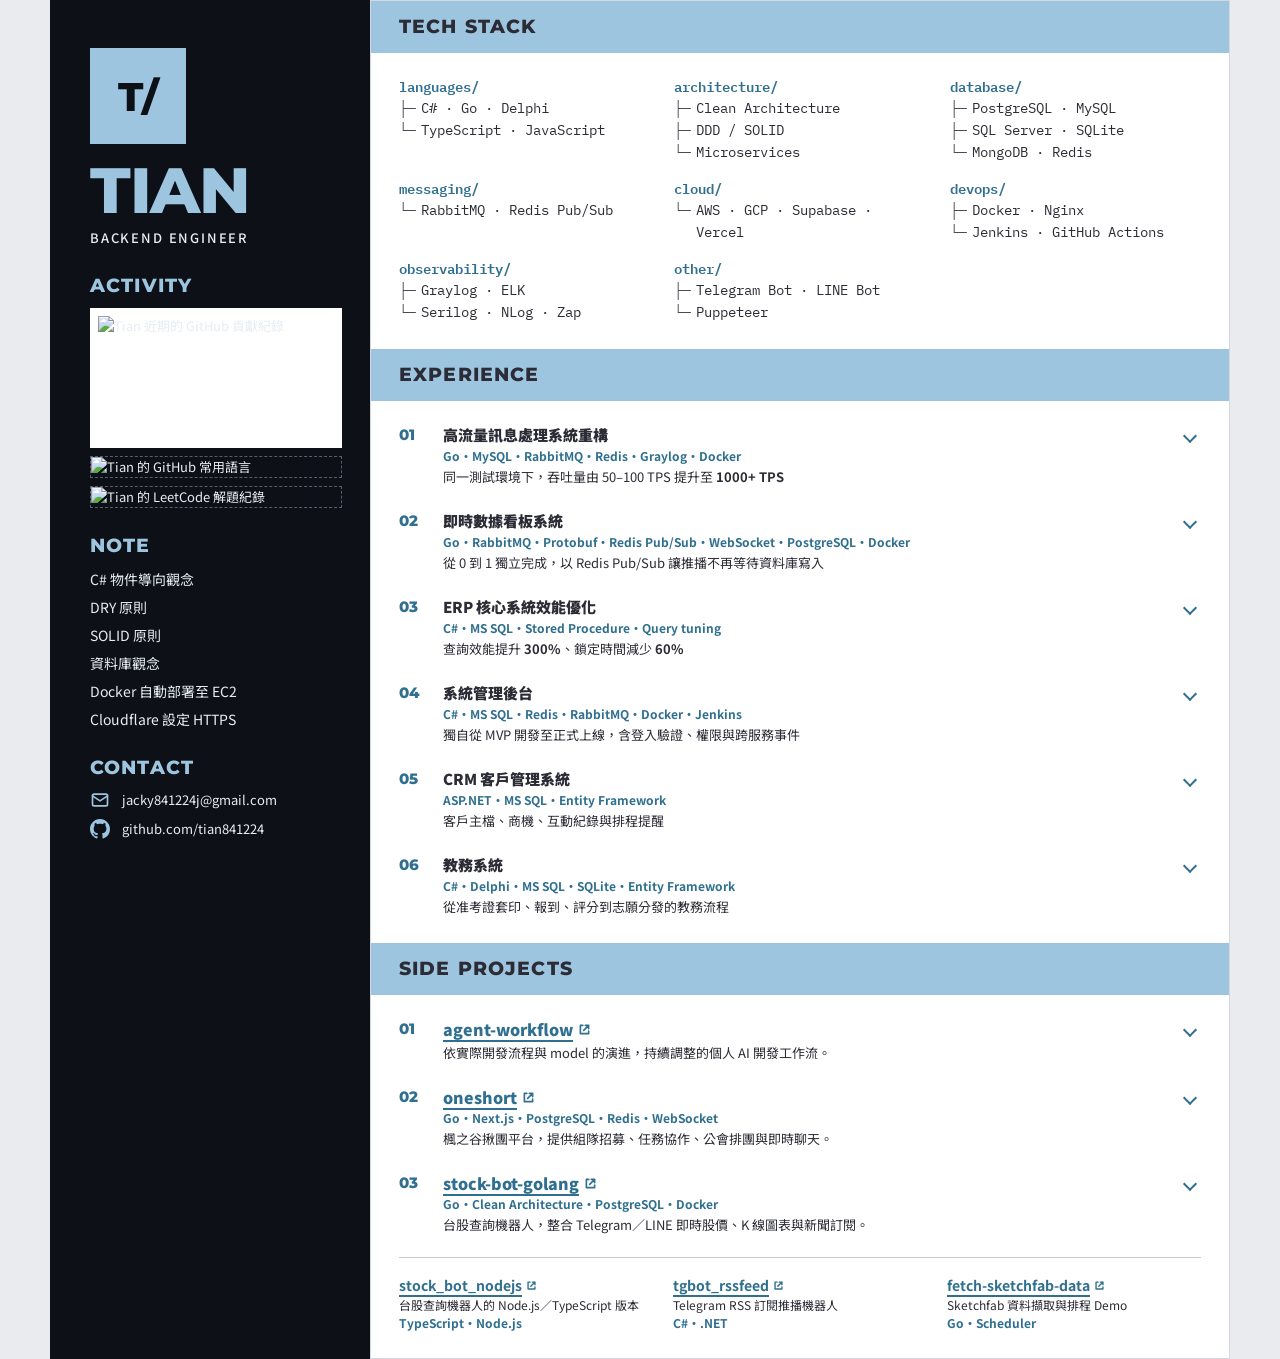
==== commit 1a763f9c: "feat: 依設計稿調整手機版面並讓 SIDE PROJECTS 整項折疊 - 手機版重排順序：姓名與圖示連結、TECH STACK、經驗、專案、NOTE、ACTIVITY - 新增姓名列的 Emai" ====
--- a/index.html
+++ b/index.html
@@ -4,11 +4,11 @@
 <head>
     <meta charset="UTF-8">
     <meta name="viewport" content="width=device-width, initial-scale=1">
-    <meta name="description" content="Tian 的後端工程師履歷：訊息處理、系統重構、即時資料與資料庫效能優化。">
+    <meta name="description" content="我是 Tian，後端工程師。喜歡嘗試不同類型的系統，這裡整理了我做過的專案與技術。">
     <meta name="author" content="Tian">
     <meta property="og:type" content="website">
     <meta property="og:title" content="Tian｜Backend Engineer">
-    <meta property="og:description" content="高流量訊息系統、即時數據看板、ERP 核心系統與 Side Projects。">
+    <meta property="og:description" content="我是 Tian，後端工程師。喜歡嘗試不同類型的系統，這裡整理了我做過的專案與技術。">
     <meta property="og:url" content="https://tian1224.github.io">
     <title>Tian｜Backend Engineer</title>
     <link rel="preconnect" href="https://fonts.googleapis.com">
@@ -24,10 +24,25 @@
     <div class="page">
 
         <aside class="side" aria-label="個人資訊">
-            <div>
+            <div class="brand">
                 <div class="monogram" aria-hidden="true">T/</div>
-                <h1>TIAN</h1>
-                <p class="role">Backend Engineer</p>
+                <div class="brand-name">
+                    <h1>TIAN</h1>
+                    <p class="role">Backend Engineer</p>
+                </div>
+                <div class="top-links">
+                    <a href="mailto:jacky841224j@gmail.com" aria-label="Email">
+                        <svg class="stroke" aria-hidden="true" viewBox="0 0 24 24">
+                            <rect x="3" y="5" width="18" height="14" rx="2"></rect>
+                            <path d="M3 7 L12 13 L21 7"></path>
+                        </svg>
+                    </a>
+                    <a href="https://github.com/tian841224" target="_blank" rel="noreferrer" aria-label="GitHub">
+                        <svg class="fill" aria-hidden="true" viewBox="0 0 16 16">
+                            <path d="M8 0C3.58 0 0 3.58 0 8c0 3.54 2.29 6.53 5.47 7.59.4.07.55-.17.55-.38 0-.19-.01-.82-.01-1.49-2.01.37-2.53-.49-2.69-.94-.09-.23-.48-.94-.82-1.13-.28-.15-.68-.52-.01-.53.63-.01 1.08.58 1.23.82.72 1.21 1.87.87 2.33.66.07-.52.28-.87.51-1.07-1.78-.2-3.64-.89-3.64-3.95 0-.87.31-1.59.82-2.15-.08-.2-.36-1.02.08-2.12 0 0 .67-.21 2.2.82.64-.18 1.32-.27 2-.27.68 0 1.36.09 2 .27 1.53-1.04 2.2-.82 2.2-.82.44 1.1.16 1.92.08 2.12.51.56.82 1.27.82 2.15 0 3.07-1.87 3.75-3.65 3.95.29.25.54.73.54 1.48 0 1.07-.01 1.93-.01 2.2 0 .21.15.46.55.38A8.013 8.013 0 0016 8c0-4.42-3.58-8-8-8z"></path>
+                        </svg>
+                    </a>
+                </div>
             </div>
 
             <section aria-labelledby="activity-title">
@@ -321,11 +336,11 @@
 
                 <article class="proj">
                     <div class="idx">01</div>
-                    <div class="proj-body">
+                    <details class="fold">
+                        <summary><h3><a href="https://github.com/tian841224/agent-workflow" target="_blank" rel="noreferrer">agent-workflow</a></h3><span class="gist">依實際開發流程與 model 的演進，持續調整的個人 AI 開發工作流。</span></summary>
+                        <div class="proj-body">
                     <div class="proj-text">
-                            <details class="fold">
-                                <summary><h3><a href="https://github.com/tian841224/agent-workflow" target="_blank" rel="noreferrer">agent-workflow</a></h3><span class="gist">依實際開發流程與 model 的演進，持續調整的個人 AI 開發工作流。</span></summary>
-                                <ul>
+                            <ul>
                             <li>先制定驗收標準，避免需求模糊</li>
                             <li>依風險決定流程</li>
                             <li>依條件判斷是否建立 subagent</li>
@@ -333,7 +348,6 @@
                             <li>Skills 採漸進式揭露</li>
                             <li>跨任務共用記憶</li>
                         </ul>
-                            </details>
                         </div>
                     <ol class="pipe pipe-7"
                         aria-label="agent-workflow 流程：需求先判斷是否影響行為，不影響則直接處理；影響則先確認規格與驗收案例，建立 task 並依風險編排計畫，實作（有條件才派 subagent），逐條執行驗收，獨立 Review，最後結案">
@@ -348,11 +362,14 @@
                         <li class="side">subagent<small>依條件才派</small></li>
                     </ol>
                     </div>
+                    </details>
                 </article>
 
                 <article class="proj">
                     <div class="idx">02</div>
-                    <div class="proj-body">
+                    <details class="fold">
+                        <summary><h3><a href="https://github.com/tian841224/oneshort" target="_blank" rel="noreferrer">oneshort</a></h3><span class="tags">Go・Next.js・PostgreSQL・Redis・WebSocket</span><span class="gist">楓之谷揪團平台，提供組隊招募、任務協作、公會排團與即時聊天。</span></summary>
+                        <div class="proj-body">
                     <div class="shots" data-shots='[
                         {"src":"https://raw.githubusercontent.com/tian841224/oneshort/main/images/screenshots/home-adventure.jpg","label":"首頁"},
                         {"src":"https://raw.githubusercontent.com/tian841224/oneshort/main/images/screenshots/party-discovery.jpg","label":"組隊招募"},
@@ -385,21 +402,21 @@
                         </dialog>
                     </div>
                     <div class="proj-text">
-                            <details class="fold">
-                                <summary><h3><a href="https://github.com/tian841224/oneshort" target="_blank" rel="noreferrer">oneshort</a></h3><span class="tags">Go・Next.js・PostgreSQL・Redis・WebSocket</span><span class="gist">楓之谷揪團平台，提供組隊招募、任務協作、公會排團與即時聊天。</span></summary>
-                                <ul>
+                            <ul>
                             <li>Transactional Outbox：業務資料與事件在同一個資料庫交易寫入，Relay Worker 以 <code>SKIP LOCKED</code> 領取並發布至 Redis Streams，避免資料寫入與事件發布不一致</li>
                             <li>WebSocket 即時推送管線：Gateway 以 Redis Streams consumer group 消費事件，接手卡住的訊息，格式錯誤的事件進入 DLQ</li>
                             <li>即時隊伍的並行控制：以 Redis 分散式鎖序列化同一隊伍的修改，並以心跳續期避免鎖過期，防止超收與重複席位</li>
                         </ul>
-                            </details>
-                        </div>
-                    </div>
+                        </div>
+                    </div>
+                    </details>
                 </article>
 
                 <article class="proj">
                     <div class="idx">03</div>
-                    <div class="proj-body">
+                    <details class="fold">
+                        <summary><h3><a href="https://github.com/tian841224/stock-bot-golang" target="_blank" rel="noreferrer">stock-bot-golang</a></h3><span class="tags">Go・Clean Architecture・PostgreSQL・Docker</span><span class="gist">台股查詢機器人，整合 Telegram／LINE 即時股價、K 線圖表與新聞訂閱。</span></summary>
+                        <div class="proj-body">
                     <div class="proj-media">
                         <div class="shots" data-shots='[{"src": "assets/images/stock-bot-architecture.png", "label": "系統架構圖：Interface、Application、Infrastructure、Domain 四層"}, {"src": "assets/images/stock-bot-demo/start.gif", "label": "示範：快速開始"}, {"src": "assets/images/stock-bot-demo/k.gif", "label": "示範：K 線圖"}, {"src": "assets/images/stock-bot-demo/d.gif", "label": "示範：個股詳細資訊"}, {"src": "assets/images/stock-bot-demo/p.gif", "label": "示範：個股績效"}, {"src": "assets/images/stock-bot-demo/n.gif", "label": "示範：個股新聞"}, {"src": "assets/images/stock-bot-demo/i.gif", "label": "示範：當日收盤資訊"}, {"src": "assets/images/stock-bot-demo/m.gif", "label": "示範：大盤資訊"}, {"src": "assets/images/stock-bot-demo/t.gif", "label": "示範：交易量排行"}, {"src": "assets/images/stock-bot-demo/add.gif", "label": "示範：訂閱股票"}]'>
                             <button type="button" class="shots-thumb fit" data-start="0" aria-haspopup="dialog"
@@ -427,18 +444,16 @@
                         </div>
                     </div>
                     <div class="proj-text">
-                            <details class="fold">
-                                <summary><h3><a href="https://github.com/tian841224/stock-bot-golang" target="_blank" rel="noreferrer">stock-bot-golang</a></h3><span class="tags">Go・Clean Architecture・PostgreSQL・Docker</span><span class="gist">台股查詢機器人，整合 Telegram／LINE 即時股價、K 線圖表與新聞訂閱。</span></summary>
-                                <ul>
+                            <ul>
                             <li>Clean Architecture 四層分離（Interface／Application／Infrastructure／Domain）：Telegram 與 LINE 共用同一套應用層邏輯，只在介面層各自處理 webhook</li>
                             <li>Webhook 驗證 Secret Token，背景處理並設定逾時與 panic recovery，避免平台因逾時重送；以 request_id 串連 Zap 日誌</li>
                             <li>Bot、資料同步與定時推播拆為獨立服務，並以同步時間 watermark 避免同一批資料重複推播</li>
                             <li>以 Go 的 freetype 自行繪製圖表，上傳圖床回傳給使用者</li>
                             <li>以 GitHub Actions 建立 CI/CD Pipeline，測試通過後自動部署</li>
                         </ul>
-                            </details>
-                        </div>
-                    </div>
+                        </div>
+                    </div>
+                    </details>
                 </article>
 
                 <div class="others">
--- a/css/dark-sidebar.css
+++ b/css/dark-sidebar.css
@@ -168,12 +168,18 @@
 .contact .stroke { fill: none; stroke: var(--accent); stroke-width: 2; stroke-linecap: round; stroke-linejoin: round; }
 .contact .fill { fill: var(--accent); }
 
+/* 姓名列上的圖示連結：只在手機版顯示，取代最下方的 CONTACT 區塊 */
+.top-links { display: none; }
+.top-links .stroke { fill: none; stroke: var(--accent); stroke-width: 2; stroke-linecap: round; stroke-linejoin: round; }
+.top-links .fill { fill: var(--accent); }
+
 /* ───── 右欄 ───── */
 .panel {
     flex: 999 1 560px;
     min-width: 0;
     max-width: 860px;
-    margin: 0 0 48px 0;
+    align-self: stretch;
+    margin: 0;
     border: 1px solid var(--panel-border);
     background: var(--panel-bg);
 }
@@ -516,10 +522,61 @@
 
 /* ───── 窄螢幕：左欄疊到上方 ───── */
 @media (max-width: 720px) {
-    .side { max-width: none; flex-basis: 100%; padding: 32px 20px; }
-    .side h1 { font-size: 52px; line-height: 52px; }
-    .panel { margin: 16px; flex-basis: 100%; }
-    .panel h2.bar, .block { padding-left: 16px; padding-right: 16px; }
+    /* 手機版順序：姓名與圖示連結 → TECH STACK／經驗／專案 → NOTE → ACTIVITY。
+       左欄改為 display: contents，讓它的區塊可以和右欄一起用 order 重新排序。 */
+    .side { display: contents; }
+    .brand {
+        order: 1;
+        flex: 0 0 100%;
+        display: flex;
+        align-items: center;
+        gap: 16px;
+        padding: 24px 20px;
+        background: var(--side-bg);
+        color: var(--side-text);
+    }
+    .monogram { flex: none; width: 56px; height: 56px; margin: 0; font-size: 24px; }
+    .side h1 { font-size: 36px; line-height: 38px; }
+    .role { margin-top: 2px; font-size: 12px; line-height: 18px; }
+    .top-links { margin-left: auto; flex: none; display: flex; gap: 8px; }
+    .top-links a {
+        width: 44px;
+        height: 44px;
+        display: flex;
+        align-items: center;
+        justify-content: center;
+        border: 1px solid var(--side-dashed);
+    }
+    .top-links a:hover { text-decoration: none; background: #161b22; }
+    .top-links svg { width: 20px; height: 20px; }
+    .panel { order: 2; margin: 12px; flex-basis: 100%; }
+    .side > section { flex: 0 0 100%; padding: 24px 20px; background: var(--side-bg); color: var(--side-text); }
+    .side > section[aria-labelledby="note-title"] { order: 3; padding-bottom: 8px; }
+    .side > section[aria-labelledby="activity-title"] { order: 4; }
+    .side > section[aria-labelledby="contact-title"] { display: none; }
+    .note-side { grid-template-columns: 1fr 1fr; gap: 4px 16px; font-size: 13px; }
+    .panel h2.bar { padding: 10px 16px; font-size: 17px; line-height: 26px; }
+    .block { padding: 16px; gap: 18px; }
+    .stack-wide { grid-template-columns: 1fr 1fr; gap: 14px 12px; font-size: 12px; }
+    .fold > summary { min-height: 44px; }
+    .fold .tags { white-space: nowrap; overflow: hidden; text-overflow: ellipsis; }
+    /* 放大視窗：圖滿版，上一張／下一張／關閉放在圖下方並加大到 48px */
+    .shots-box {
+        width: calc(100vw - 32px);
+        max-width: none;
+        display: grid;
+        grid-template-columns: 48px 1fr 48px;
+        gap: 12px;
+        align-items: center;
+    }
+    .shots-box figure { grid-column: 1 / -1; grid-row: 1; order: 0; }
+    .shots-box img, .shots-box img[src$='.gif'] { width: 100%; max-width: none; max-height: calc(100vh - 220px); }
+    .shots-box .prev { grid-column: 1; grid-row: 2; order: 0; }
+    .shots-box .next { grid-column: 3; grid-row: 2; order: 0; }
+    .shots-bar { display: contents; }
+    .shots-count { grid-column: 2; grid-row: 2; text-align: center; }
+    .shots-bar .close { grid-column: 1 / -1; grid-row: 3; min-height: 48px; }
+    .shots-box .btn.icon { min-width: 48px; min-height: 48px; }
     .legacy-link { padding-left: 16px; padding-right: 16px; }
     .flow, .shots-thumb, .proj-media, .proj-body > figure { flex-basis: 100%; }
     .pipe-7, .pipe-5, .pipe-4, .pipe-3 { grid-template-columns: minmax(0, 1fr); gap: 18px; }
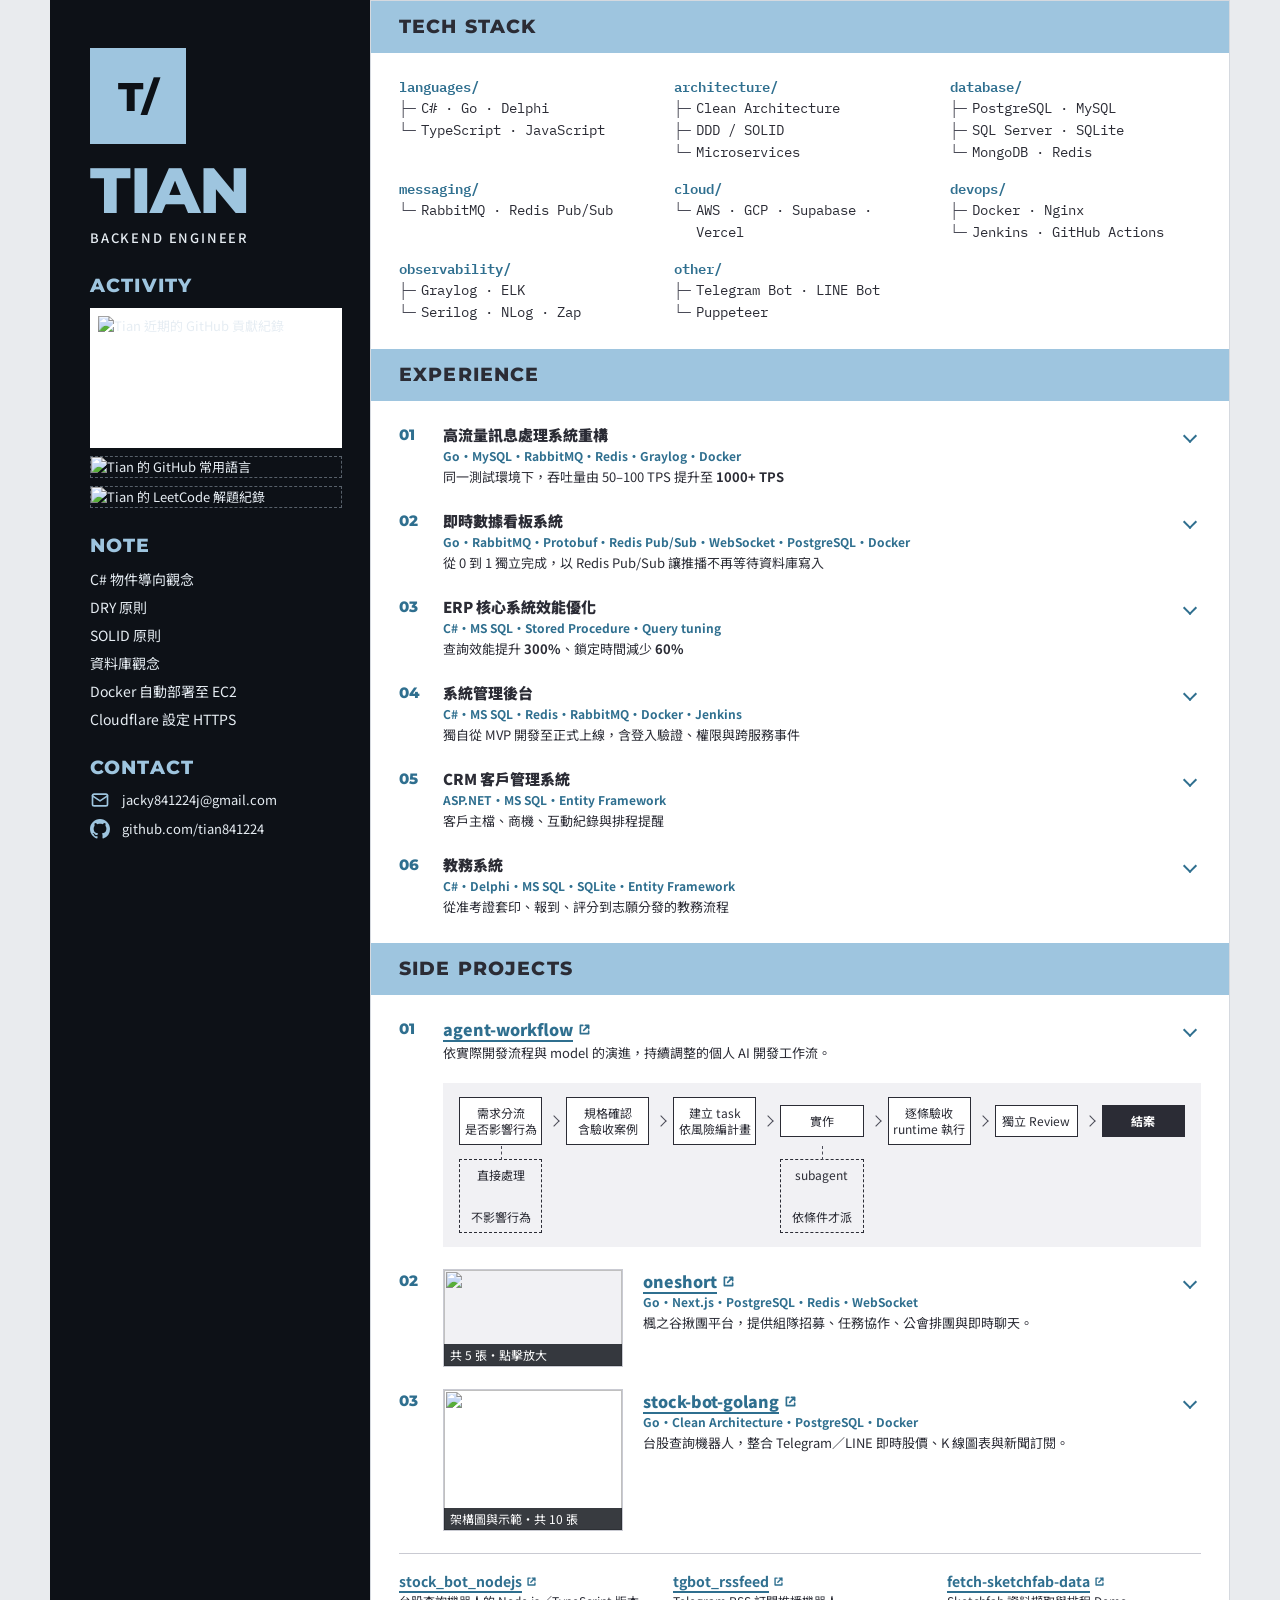
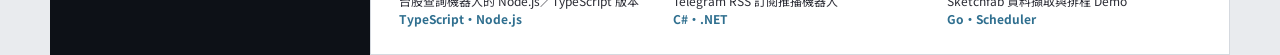
==== commit 0bb4b207: "fix: 電腦版專案圖片維持顯示，只在手機版收進折疊 - SIDE PROJECTS 結構改回縮圖與流程圖在折疊之外，只有條列折疊 - 手機版以 :has() 在未展開時隱藏縮圖與流程圖，展開後才出現" ====
--- a/index.html
+++ b/index.html
@@ -336,11 +336,11 @@
 
                 <article class="proj">
                     <div class="idx">01</div>
-                    <details class="fold">
-                        <summary><h3><a href="https://github.com/tian841224/agent-workflow" target="_blank" rel="noreferrer">agent-workflow</a></h3><span class="gist">依實際開發流程與 model 的演進，持續調整的個人 AI 開發工作流。</span></summary>
-                        <div class="proj-body">
+                    <div class="proj-body">
                     <div class="proj-text">
-                            <ul>
+                            <details class="fold">
+                                <summary><h3><a href="https://github.com/tian841224/agent-workflow" target="_blank" rel="noreferrer">agent-workflow</a></h3><span class="gist">依實際開發流程與 model 的演進，持續調整的個人 AI 開發工作流。</span></summary>
+                                <ul>
                             <li>先制定驗收標準，避免需求模糊</li>
                             <li>依風險決定流程</li>
                             <li>依條件判斷是否建立 subagent</li>
@@ -348,6 +348,7 @@
                             <li>Skills 採漸進式揭露</li>
                             <li>跨任務共用記憶</li>
                         </ul>
+                            </details>
                         </div>
                     <ol class="pipe pipe-7"
                         aria-label="agent-workflow 流程：需求先判斷是否影響行為，不影響則直接處理；影響則先確認規格與驗收案例，建立 task 並依風險編排計畫，實作（有條件才派 subagent），逐條執行驗收，獨立 Review，最後結案">
@@ -362,14 +363,11 @@
                         <li class="side">subagent<small>依條件才派</small></li>
                     </ol>
                     </div>
-                    </details>
                 </article>
 
                 <article class="proj">
                     <div class="idx">02</div>
-                    <details class="fold">
-                        <summary><h3><a href="https://github.com/tian841224/oneshort" target="_blank" rel="noreferrer">oneshort</a></h3><span class="tags">Go・Next.js・PostgreSQL・Redis・WebSocket</span><span class="gist">楓之谷揪團平台，提供組隊招募、任務協作、公會排團與即時聊天。</span></summary>
-                        <div class="proj-body">
+                    <div class="proj-body">
                     <div class="shots" data-shots='[
                         {"src":"https://raw.githubusercontent.com/tian841224/oneshort/main/images/screenshots/home-adventure.jpg","label":"首頁"},
                         {"src":"https://raw.githubusercontent.com/tian841224/oneshort/main/images/screenshots/party-discovery.jpg","label":"組隊招募"},
@@ -402,21 +400,21 @@
                         </dialog>
                     </div>
                     <div class="proj-text">
-                            <ul>
+                            <details class="fold">
+                                <summary><h3><a href="https://github.com/tian841224/oneshort" target="_blank" rel="noreferrer">oneshort</a></h3><span class="tags">Go・Next.js・PostgreSQL・Redis・WebSocket</span><span class="gist">楓之谷揪團平台，提供組隊招募、任務協作、公會排團與即時聊天。</span></summary>
+                                <ul>
                             <li>Transactional Outbox：業務資料與事件在同一個資料庫交易寫入，Relay Worker 以 <code>SKIP LOCKED</code> 領取並發布至 Redis Streams，避免資料寫入與事件發布不一致</li>
                             <li>WebSocket 即時推送管線：Gateway 以 Redis Streams consumer group 消費事件，接手卡住的訊息，格式錯誤的事件進入 DLQ</li>
                             <li>即時隊伍的並行控制：以 Redis 分散式鎖序列化同一隊伍的修改，並以心跳續期避免鎖過期，防止超收與重複席位</li>
                         </ul>
-                        </div>
-                    </div>
-                    </details>
+                            </details>
+                        </div>
+                    </div>
                 </article>
 
                 <article class="proj">
                     <div class="idx">03</div>
-                    <details class="fold">
-                        <summary><h3><a href="https://github.com/tian841224/stock-bot-golang" target="_blank" rel="noreferrer">stock-bot-golang</a></h3><span class="tags">Go・Clean Architecture・PostgreSQL・Docker</span><span class="gist">台股查詢機器人，整合 Telegram／LINE 即時股價、K 線圖表與新聞訂閱。</span></summary>
-                        <div class="proj-body">
+                    <div class="proj-body">
                     <div class="proj-media">
                         <div class="shots" data-shots='[{"src": "assets/images/stock-bot-architecture.png", "label": "系統架構圖：Interface、Application、Infrastructure、Domain 四層"}, {"src": "assets/images/stock-bot-demo/start.gif", "label": "示範：快速開始"}, {"src": "assets/images/stock-bot-demo/k.gif", "label": "示範：K 線圖"}, {"src": "assets/images/stock-bot-demo/d.gif", "label": "示範：個股詳細資訊"}, {"src": "assets/images/stock-bot-demo/p.gif", "label": "示範：個股績效"}, {"src": "assets/images/stock-bot-demo/n.gif", "label": "示範：個股新聞"}, {"src": "assets/images/stock-bot-demo/i.gif", "label": "示範：當日收盤資訊"}, {"src": "assets/images/stock-bot-demo/m.gif", "label": "示範：大盤資訊"}, {"src": "assets/images/stock-bot-demo/t.gif", "label": "示範：交易量排行"}, {"src": "assets/images/stock-bot-demo/add.gif", "label": "示範：訂閱股票"}]'>
                             <button type="button" class="shots-thumb fit" data-start="0" aria-haspopup="dialog"
@@ -444,16 +442,18 @@
                         </div>
                     </div>
                     <div class="proj-text">
-                            <ul>
+                            <details class="fold">
+                                <summary><h3><a href="https://github.com/tian841224/stock-bot-golang" target="_blank" rel="noreferrer">stock-bot-golang</a></h3><span class="tags">Go・Clean Architecture・PostgreSQL・Docker</span><span class="gist">台股查詢機器人，整合 Telegram／LINE 即時股價、K 線圖表與新聞訂閱。</span></summary>
+                                <ul>
                             <li>Clean Architecture 四層分離（Interface／Application／Infrastructure／Domain）：Telegram 與 LINE 共用同一套應用層邏輯，只在介面層各自處理 webhook</li>
                             <li>Webhook 驗證 Secret Token，背景處理並設定逾時與 panic recovery，避免平台因逾時重送；以 request_id 串連 Zap 日誌</li>
                             <li>Bot、資料同步與定時推播拆為獨立服務，並以同步時間 watermark 避免同一批資料重複推播</li>
                             <li>以 Go 的 freetype 自行繪製圖表，上傳圖床回傳給使用者</li>
                             <li>以 GitHub Actions 建立 CI/CD Pipeline，測試通過後自動部署</li>
                         </ul>
-                        </div>
-                    </div>
-                    </details>
+                            </details>
+                        </div>
+                    </div>
                 </article>
 
                 <div class="others">
--- a/css/dark-sidebar.css
+++ b/css/dark-sidebar.css
@@ -559,6 +559,9 @@
     .block { padding: 16px; gap: 18px; }
     .stack-wide { grid-template-columns: 1fr 1fr; gap: 14px 12px; font-size: 12px; }
     .fold > summary { min-height: 44px; }
+    /* 專案的縮圖與流程圖：電腦版一直顯示，手機版和經驗一樣收在折疊裡，展開後才出現 */
+    .proj-body:not(:has(details[open])) > :not(.proj-text) { display: none; }
+    .proj-text { order: 0; flex-basis: 100%; }
     .fold .tags { white-space: nowrap; overflow: hidden; text-overflow: ellipsis; }
     /* 放大視窗：圖滿版，上一張／下一張／關閉放在圖下方並加大到 48px */
     .shots-box {
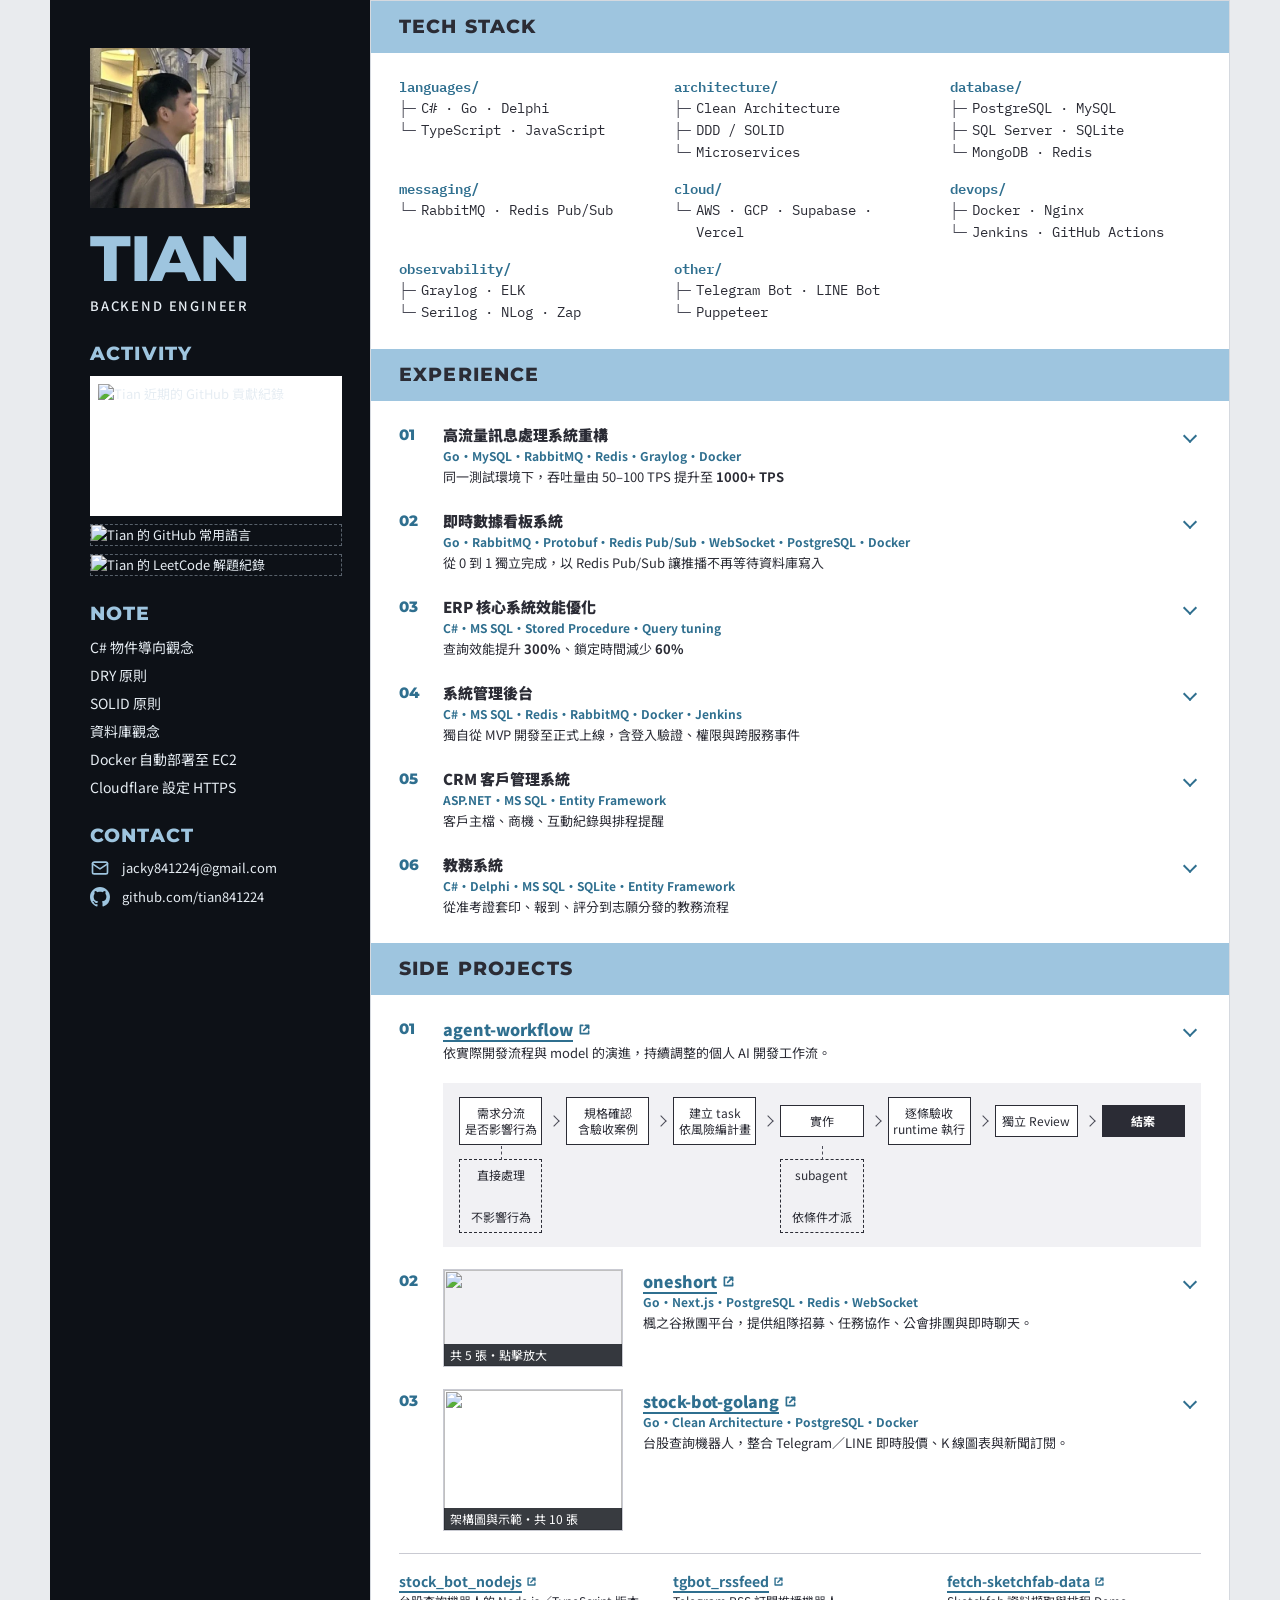
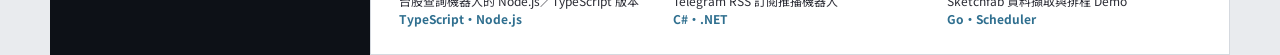
==== commit 8f080d78: "feat: 以個人照片取代 T/ 方塊並調整頭像大小 - 新增 avatar.webp（臉部置中的 400x400 裁切），電腦版 160px、手機版 56px - CSS 與 JS 版本參數更新  " ====
--- a/index.html
+++ b/index.html
@@ -16,7 +16,7 @@
     <link
         href="https://fonts.googleapis.com/css2?family=IBM+Plex+Mono:wght@400;600&family=Montserrat:wght@700;800&family=Noto+Sans+TC:wght@400;500;700;900&display=swap"
         rel="stylesheet">
-    <link rel="stylesheet" href="css/dark-sidebar.css">
+    <link rel="stylesheet" href="css/dark-sidebar.css?v=202611200218">
 </head>
 
 <body>
@@ -25,7 +25,7 @@
 
         <aside class="side" aria-label="個人資訊">
             <div class="brand">
-                <div class="monogram" aria-hidden="true">T/</div>
+                <img class="monogram" src="assets/images/avatar.webp" alt="Tian 的照片" width="160" height="160">
                 <div class="brand-name">
                     <h1>TIAN</h1>
                     <p class="role">Backend Engineer</p>
@@ -477,7 +477,7 @@
 
         </main>
     </div>
-    <script src="js/dark-sidebar.js" defer></script>
+    <script src="js/dark-sidebar.js?v=202611200218" defer></script>
 </body>
 
 </html>
--- a/css/dark-sidebar.css
+++ b/css/dark-sidebar.css
@@ -72,16 +72,15 @@
     color: var(--side-text);
 }
 
+/* 個人照片：正方形裁切，臉部靠上，不變形 */
 .monogram {
-    width: 96px;
-    height: 96px;
-    margin-bottom: 14px;
-    display: flex;
-    align-items: center;
-    justify-content: center;
+    display: block;
+    width: 160px;
+    height: 160px;
+    margin-bottom: 18px;
+    object-fit: cover;
+    object-position: center;
     background: var(--accent);
-    color: var(--side-bg);
-    font: 800 40px var(--head);
 }
 
 .side h1 {
@@ -535,7 +534,7 @@
         background: var(--side-bg);
         color: var(--side-text);
     }
-    .monogram { flex: none; width: 56px; height: 56px; margin: 0; font-size: 24px; }
+    .monogram { flex: none; width: 56px; height: 56px; margin: 0; }
     .side h1 { font-size: 36px; line-height: 38px; }
     .role { margin-top: 2px; font-size: 12px; line-height: 18px; }
     .top-links { margin-left: auto; flex: none; display: flex; gap: 8px; }
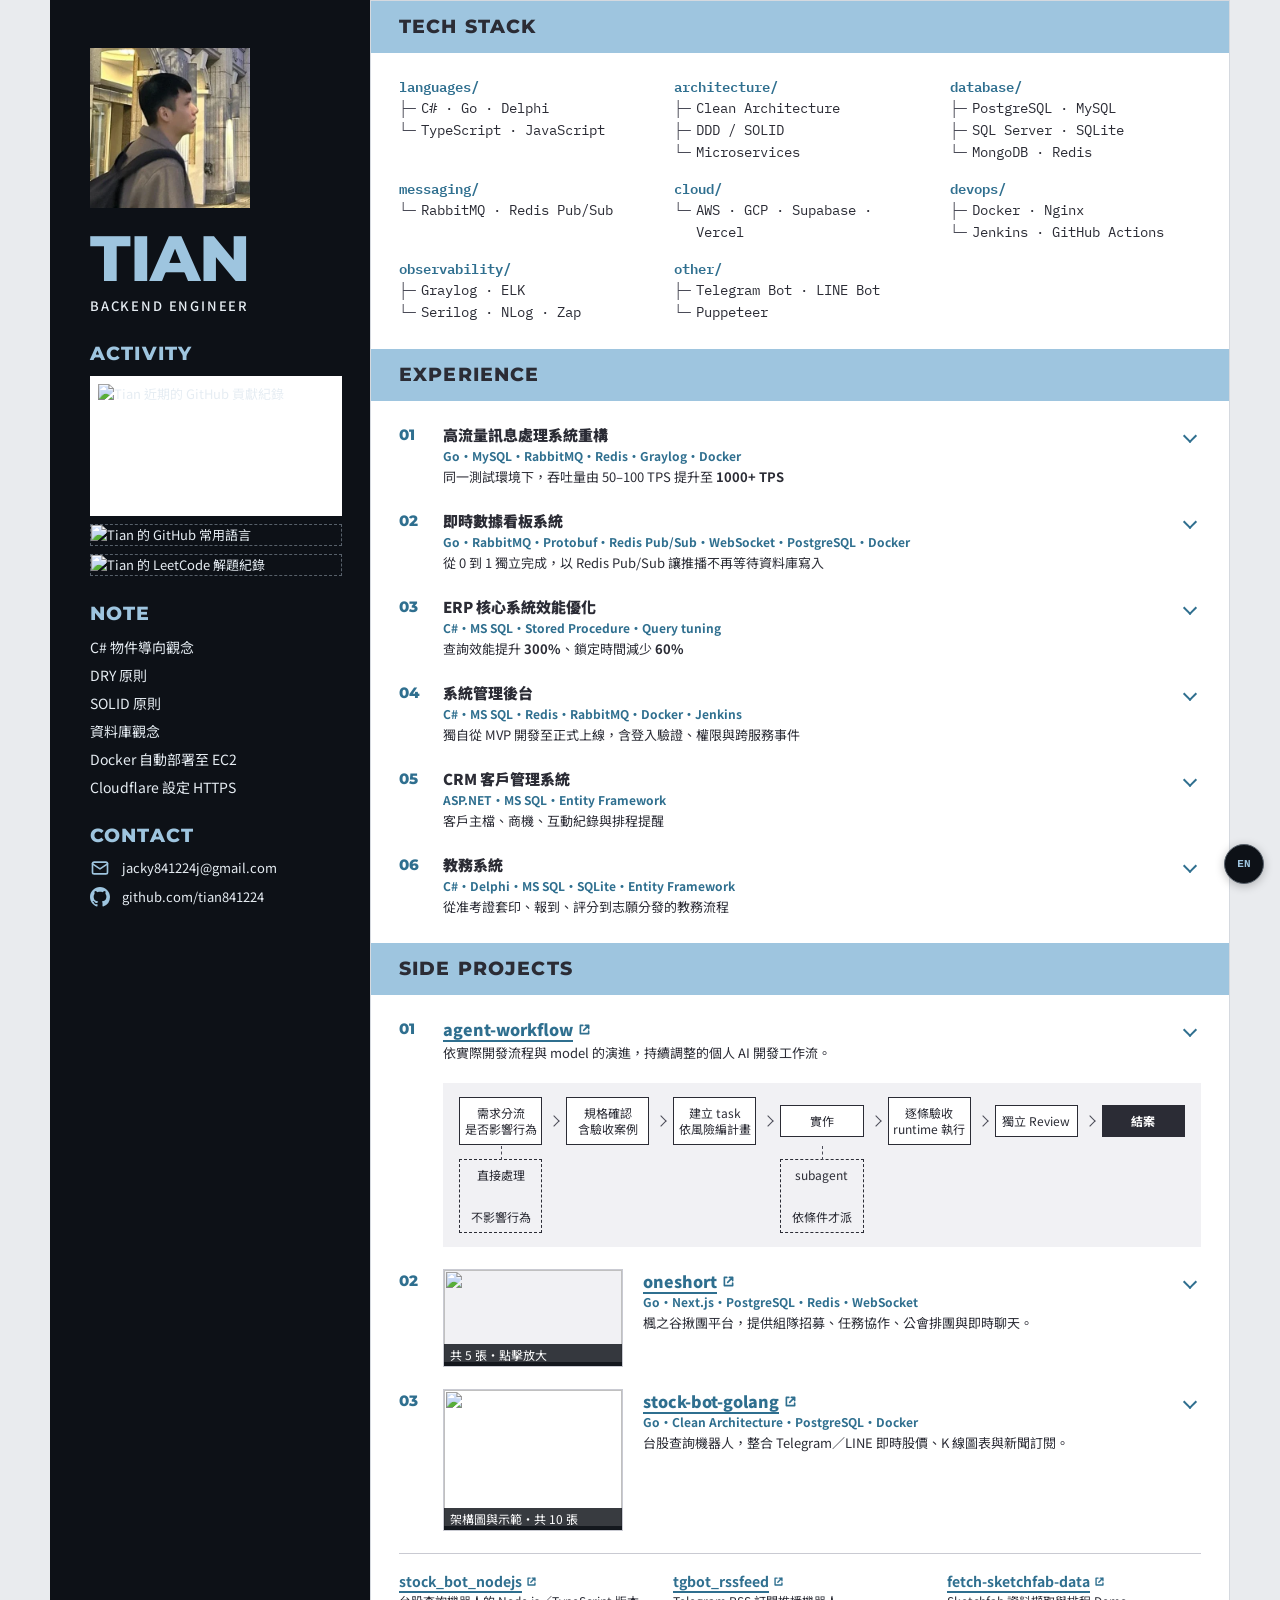
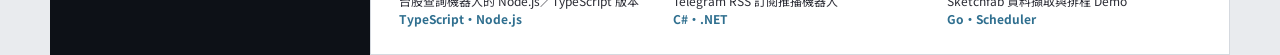
==== commit 4cdb2edb: "feat: 新增中英文切換功能，EXPERIENCE 與 SIDE PROJECTS 補上英文翻譯 - EXPERIENCE、SIDE PROJECTS 的標題、摘要、條列、架構圖與截圖燈箱文字皆補上" ====
--- a/index.html
+++ b/index.html
@@ -21,6 +21,7 @@
 
 <body>
     <a class="skip-link" href="#main-content">跳到主要內容</a>
+    <button type="button" class="lang-toggle lang-toggle-label" aria-label="切換語言 / Switch language">EN</button>
     <div class="page">
 
         <aside class="side" aria-label="個人資訊">
@@ -149,10 +150,10 @@
                 <article class="exp">
                     <div class="idx">01</div>
                     <details class="fold">
-                        <summary><h3 class="title">高流量訊息處理系統重構</h3><span class="tags">Go・MySQL・RabbitMQ・Redis・Graylog・Docker</span><span class="gist">同一測試環境下，吞吐量由 50–100 TPS 提升至 <strong>1000+ TPS</strong></span></summary>
+                        <summary><h3 class="title"><span class="t-zh">高流量訊息處理系統重構</span><span class="t-en" hidden>High-Throughput Message Processing System Refactor</span></h3><span class="tags">Go・MySQL・RabbitMQ・Redis・Graylog・Docker</span><span class="gist"><span class="t-zh">同一測試環境下，吞吐量由 50–100 TPS 提升至 <strong>1000+ TPS</strong></span><span class="t-en" hidden>Throughput increased from 50–100 TPS to over <strong>1000+ TPS</strong> in the same test environment</span></span></summary>
                         <div class="exp-body">
                             <div class="exp-text">
-<ul>
+<ul class="t-zh">
                                 <li>將多筆資料轉成 JSON 格式，一次性傳入資料庫並以 Stored Procedure 處理，資料庫往返由 N 次降為 1 次，大幅降低處理延遲</li>
                                 <li>將參照資料存放於 Redis，避免大量讀取資料庫；Redis 異常時自動降級至 MemoryCache 或資料庫，兼顧效能與可用性</li>
                                 <li>以多個 consumer 並行消費 RabbitMQ，依實測調校 prefetch 與 consumer 數量，搭配手動 Ack／Nack
@@ -161,17 +162,26 @@
                                 <li>以訊息 Guid 串連各階段耗時 Log 並集中於 Graylog，快速定位延遲發生在哪一段</li>
                                 <li>同一測試環境下，吞吐量由 50–100 TPS 提升至 <strong>1000+ TPS</strong></li>
                             </ul>
+<ul class="t-en" hidden>
+                                <li>Batched multiple records into a single JSON payload and processed them in one round trip via a stored procedure, cutting database round trips from N to 1 and significantly reducing processing latency</li>
+                                <li>Cached reference data in Redis to avoid heavy database reads; falls back automatically to an in-memory cache or the database when Redis is unavailable, balancing performance and availability</li>
+                                <li>Consumed RabbitMQ with multiple parallel consumers, tuning prefetch count and consumer count based on load testing, with manual Ack/Nack and automatic reconnection to raise throughput while guaranteeing no message loss</li>
+                                <li>Filtered messages at the entry point to reduce unnecessary processing</li>
+                                <li>Correlated per-stage timing logs by message GUID and centralized them in Graylog to quickly pinpoint where latency occurs</li>
+                                <li>Throughput increased from 50–100 TPS to over <strong>1000+ TPS</strong> in the same test environment</li>
+                            </ul>
                             </div>
                         <ol class="pipe pipe-7"
-                            aria-label="高流量訊息處理系統架構：外部來源經接收服務、內部緩衝 MQ、轉發服務、業務分類 MQ，由多組 consumer 寫入資料庫；轉發服務使用 Redis 參照資料">
-                            <li class="next">外部來源</li>
-                            <li class="next">接收服務</li>
-                            <li class="next">內部緩衝 MQ</li>
-                            <li class="next">轉發服務</li>
-                            <li class="next">業務分類 MQ</li>
-                            <li class="next">多組 consumer</li>
-                            <li class="end">資料庫<small>批次預存程序</small></li>
-                            <li class="side">Redis<small>參照資料</small></li>
+                            data-aria-zh="高流量訊息處理系統架構：外部來源經接收服務、內部緩衝 MQ、轉發服務、業務分類 MQ，由多組 consumer 寫入資料庫；轉發服務使用 Redis 參照資料"
+                            data-aria-en="High-throughput message processing architecture: external sources flow through a receiving service, an internal buffer MQ, a forwarding service, and a business-classified MQ, with multiple consumer groups writing to the database; the forwarding service uses Redis for reference data">
+                            <li class="next"><span class="t-zh">外部來源</span><span class="t-en" hidden>External sources</span></li>
+                            <li class="next"><span class="t-zh">接收服務</span><span class="t-en" hidden>Receiving service</span></li>
+                            <li class="next"><span class="t-zh">內部緩衝 MQ</span><span class="t-en" hidden>Internal buffer MQ</span></li>
+                            <li class="next"><span class="t-zh">轉發服務</span><span class="t-en" hidden>Forwarding service</span></li>
+                            <li class="next"><span class="t-zh">業務分類 MQ</span><span class="t-en" hidden>Business-classified MQ</span></li>
+                            <li class="next"><span class="t-zh">多組 consumer</span><span class="t-en" hidden>Multiple consumer groups</span></li>
+                            <li class="end"><span class="t-zh">資料庫</span><span class="t-en" hidden>Database</span><small><span class="t-zh">批次預存程序</span><span class="t-en" hidden>Batch stored procedure</span></small></li>
+                            <li class="side">Redis<small><span class="t-zh">參照資料</span><span class="t-en" hidden>Reference data</span></small></li>
                         </ol>
                         </div>
                     </details>
@@ -180,10 +190,10 @@
                 <article class="exp">
                     <div class="idx">02</div>
                     <details class="fold">
-                        <summary><h3 class="title">即時數據看板系統</h3><span class="tags">Go・RabbitMQ・Protobuf・Redis Pub/Sub・WebSocket・PostgreSQL・Docker</span><span class="gist">從 0 到 1 獨立完成，以 Redis Pub/Sub 讓推播不再等待資料庫寫入</span></summary>
+                        <summary><h3 class="title"><span class="t-zh">即時數據看板系統</span><span class="t-en" hidden>Real-Time Dashboard System</span></h3><span class="tags">Go・RabbitMQ・Protobuf・Redis Pub/Sub・WebSocket・PostgreSQL・Docker</span><span class="gist"><span class="t-zh">從 0 到 1 獨立完成，以 Redis Pub/Sub 讓推播不再等待資料庫寫入</span><span class="t-en" hidden>Built independently from 0 to 1; used Redis Pub/Sub so push delivery no longer waits on database writes</span></span></summary>
                         <div class="exp-body">
                             <div class="exp-text">
-<ul>
+<ul class="t-zh">
                                 <li>從 0 到 1 獨立完成技術選型、微服務架構設計與容器化部署</li>
                                 <li>以 Protobuf 解析上游二進位資料，RabbitMQ 採用 Quorum Queue 搭配訊息 TTL 與自動重連，確保訊息可靠且過期訊息不堆積</li>
                                 <li>原本資料需先寫入 PostgreSQL，再由觸發器 NOTIFY 通知推播，即時推送受資料庫寫入速度牽制；改為解析後直接發佈至 Redis Pub/Sub，由
@@ -192,14 +202,22 @@
                                     確認才送下一批，並支援斷點續傳與增量同步，避免大量資料壓垮連線；另定期偵測逾時未更新的資料並主動推送</li>
                                 <li>舊資料改為分批刪除並設定批次間隔，避免長時間鎖表造成資料庫逾時</li>
                             </ul>
+<ul class="t-en" hidden>
+                                <li>Independently handled technology selection, microservice architecture design, and containerized deployment from scratch</li>
+                                <li>Parsed upstream binary data with Protobuf; used RabbitMQ Quorum Queues with message TTL and automatic reconnection to ensure reliable delivery without expired messages piling up</li>
+                                <li>Previously, data had to be written to PostgreSQL first and a trigger's NOTIFY would signal the push, so real-time delivery was bottlenecked by database write speed. Changed to publish directly to Redis Pub/Sub right after parsing, with the Redis-write, PostgreSQL-write, and WebSocket-push services each subscribing independently — push delivery no longer waits on the database, and each service can be deployed and scaled independently</li>
+                                <li>The WebSocket service reads the Redis cache in batches via SCAN, sending the next batch only after the frontend ACKs the previous one, with resumable transfer and incremental sync to avoid overwhelming the connection with large volumes of data; it also periodically detects stale, un-updated data and proactively pushes it</li>
+                                <li>Switched to deleting old data in batches with intervals between them, avoiding long table locks that could cause database timeouts</li>
+                            </ul>
                             </div>
                         <ol class="pipe pipe-5"
-                            aria-label="即時數據看板系統架構：RabbitMQ、Protobuf 解析、Redis Pub/Sub 分流，分送至 Redis 快取與 PostgreSQL 持久化，WebSocket 推播服務讀取 Redis 快取後推送前端">
+                            data-aria-zh="即時數據看板系統架構：RabbitMQ、Protobuf 解析、Redis Pub/Sub 分流，分送至 Redis 快取與 PostgreSQL 持久化，WebSocket 推播服務讀取 Redis 快取後推送前端"
+                            data-aria-en="Real-time dashboard architecture: RabbitMQ, Protobuf parsing, and Redis Pub/Sub fan-out distribute to Redis caching and PostgreSQL persistence; the WebSocket push service reads the Redis cache and pushes to the frontend">
                             <li class="next">RabbitMQ</li>
-                            <li class="next">Protobuf 解析</li>
-                            <li class="next">Redis Pub/Sub 分流</li>
+                            <li class="next"><span class="t-zh">Protobuf 解析</span><span class="t-en" hidden>Protobuf parsing</span></li>
+                            <li class="next"><span class="t-zh">Redis Pub/Sub 分流</span><span class="t-en" hidden>Redis Pub/Sub fan-out</span></li>
                             <li class="group next"><span>Redis</span><span>PostgreSQL</span></li>
-                            <li class="end">WebSocket 推送前端<small>讀取 Redis</small></li>
+                            <li class="end"><span class="t-zh">WebSocket 推送前端</span><span class="t-en" hidden>WebSocket push to frontend</span><small><span class="t-zh">讀取 Redis</span><span class="t-en" hidden>Reads Redis</span></small></li>
                         </ol>
                         </div>
                     </details>
@@ -208,10 +226,10 @@
                 <article class="exp">
                     <div class="idx">03</div>
                     <details class="fold">
-                        <summary><h3 class="title">ERP 核心系統效能優化</h3><span class="tags">C#・MS SQL・Stored Procedure・Query tuning</span><span class="gist">查詢效能提升 <strong>300%</strong>、鎖定時間減少 <strong>60%</strong></span></summary>
+                        <summary><h3 class="title"><span class="t-zh">ERP 核心系統效能優化</span><span class="t-en" hidden>ERP Core System Performance Optimization</span></h3><span class="tags">C#・MS SQL・Stored Procedure・Query tuning</span><span class="gist"><span class="t-zh">查詢效能提升 <strong>300%</strong>、鎖定時間減少 <strong>60%</strong></span><span class="t-en" hidden>Query performance improved by <strong>300%</strong>, lock time reduced by <strong>60%</strong></span></span></summary>
                         <div class="exp-body">
                             <div class="exp-text">
-<ul>
+<ul class="t-zh">
                                 <li>將逐筆迴圈與純量函式改寫為集合式運算，報表以預先彙總表與暫存表取代多層巢狀 View，並以分割資料表與歸檔控制歷史資料量，再依執行計畫補上索引，查詢效能提升
                                     <strong>300%</strong></li>
                                 <li>縮短交易範圍並分批更新，鎖定時間減少 <strong>60%</strong></li>
@@ -219,10 +237,17 @@
                                 <li>統一扣帳與入帳的處理順序並控制併發更新，避免庫存帳實不符</li>
                                 <li>接手 5 年技術債：補齊技術文件，導入開發規範與單元測試</li>
                             </ul>
-                            </div>
-                        <div class="diff" role="group" aria-label="查詢改寫示意：逐筆游標迴圈呼叫純量函式，改為先彙總至暫存表，再以單一 UPDATE JOIN 一次更新">
+<ul class="t-en" hidden>
+                                <li>Rewrote row-by-row loops and scalar functions as set-based operations; replaced deeply nested views in reports with pre-aggregated and temp tables, controlled historical data volume via table partitioning and archiving, then added indexes based on execution plan analysis — query performance improved by <strong>300%</strong></li>
+                                <li>Shortened transaction scope and switched to batched updates, reducing lock time by <strong>60%</strong></li>
+                                <li>Fixed MRP inventory evaluation and production material calculation errors; per the company's report the following year, tens of millions in dead stock had been worked down</li>
+                                <li>Standardized the processing order of debits and credits and controlled concurrent updates to prevent inventory book-to-physical mismatches</li>
+                                <li>Took over 5 years of technical debt: filled in missing technical documentation and introduced coding standards and unit tests</li>
+                            </ul>
+                            </div>
+                        <div class="diff" role="group" data-aria-zh="查詢改寫示意：逐筆游標迴圈呼叫純量函式，改為先彙總至暫存表，再以單一 UPDATE JOIN 一次更新" data-aria-en="Query rewrite illustration: a row-by-row cursor loop calling a scalar function, rewritten to aggregate into a temp table first and then update once with a single UPDATE JOIN">
                             <div class="diff-col">
-                                <span class="diff-h">改寫前：逐筆迴圈</span>
+                                <span class="diff-h"><span class="t-zh">改寫前：逐筆迴圈</span><span class="t-en" hidden>Before: row-by-row loop</span></span>
                                 <pre>DECLARE c CURSOR FOR
   SELECT Id FROM Items
 WHILE @@FETCH_STATUS = 0
@@ -231,7 +256,7 @@
   WHERE Id = @Id</pre>
                             </div>
                             <div class="diff-col after">
-                                <span class="diff-h">改寫後：集合式運算</span>
+                                <span class="diff-h"><span class="t-zh">改寫後：集合式運算</span><span class="t-en" hidden>After: set-based operation</span></span>
                                 <pre>SELECT Id, SUM(Qty) AS Qty
 INTO #Agg
 FROM Detail GROUP BY Id
@@ -240,7 +265,7 @@
 FROM Items i
 JOIN #Agg a ON a.Id = i.Id</pre>
                             </div>
-                            <p class="diff-note">示意寫法，非實際程式碼</p>
+                            <p class="diff-note"><span class="t-zh">示意寫法，非實際程式碼</span><span class="t-en" hidden>Illustrative pseudocode, not actual production code</span></p>
                         </div>
                         </div>
                     </details>
@@ -249,10 +274,10 @@
                 <article class="exp">
                     <div class="idx">04</div>
                     <details class="fold">
-                        <summary><h3 class="title">系統管理後台</h3><span class="tags">C#・MS SQL・Redis・RabbitMQ・Docker・Jenkins</span><span class="gist">獨自從 MVP 開發至正式上線，含登入驗證、權限與跨服務事件</span></summary>
+                        <summary><h3 class="title"><span class="t-zh">系統管理後台</span><span class="t-en" hidden>Admin Management Platform</span></h3><span class="tags">C#・MS SQL・Redis・RabbitMQ・Docker・Jenkins</span><span class="gist"><span class="t-zh">獨自從 MVP 開發至正式上線，含登入驗證、權限與跨服務事件</span><span class="t-en" hidden>Built solo from MVP to production, including login authentication, permissions, and cross-service events</span></span></summary>
                         <div class="exp-body">
                             <div class="exp-text">
-<ul>
+<ul class="t-zh">
                                 <li>獨自從 MVP 開發至正式上線，以 DDD 分層將後端拆為後台、報表、圖片與排程服務，各自獨立部署，服務間以 Service Caller 呼叫</li>
                                 <li>登入以領域事件拆為圖形驗證碼、Google 2FA、帳密驗證與登入日誌四個有序步驟，任一步失敗即中止並由補償步驟記錄失敗日誌，流程可獨立擴充與測試</li>
                                 <li>JWT 驗證搭配 Redis 單一 refresh token，偵測重複登入與過期並以回應標頭區分，前端可分別處理重新登入與踢下線</li>
@@ -262,15 +287,26 @@
                                 <li>以記憶體加 Redis 的多級快取降低跨服務呼叫與資料庫讀取，未命中才回源</li>
                                 <li>統一回應格式與例外處理，搭配軟刪除全域過濾、啟動時自動 Migration 與種子資料，降低各環境的設定落差</li>
                             </ul>
+<ul class="t-en" hidden>
+                                <li>Built solo from MVP to production; used DDD layering to split the backend into admin, reporting, image, and scheduling services, each deployed independently and communicating via a Service Caller</li>
+                                <li>Login was split via domain events into four ordered steps — CAPTCHA, Google 2FA, credential verification, and login logging. Any step failing aborts the flow, with a compensating step logging the failure, so the process can be extended and tested independently</li>
+                                <li>JWT authentication paired with a single Redis refresh token, detecting duplicate logins and expiry and distinguishing them via response headers, so the frontend can handle re-login and forced logout separately</li>
+                                <li>Multi-level RBAC permissions: restricting visible data and operation scope by account tier and company</li>
+                                <li>Used RabbitMQ for cross-system synchronization</li>
+                                <li>Integration events use Dapr with a database event log (Outbox pattern); events and business data are written in the same transaction to prevent data being written without the corresponding event being published</li>
+                                <li>Used a multi-level in-memory + Redis cache to reduce cross-service calls and database reads, falling back to the source only on a cache miss</li>
+                                <li>Standardized response format and exception handling, paired with global soft-delete filtering and automatic migration and seed data on startup, reducing configuration drift across environments</li>
+                            </ul>
                             </div>
                         <ol class="pipe pipe-3"
-                            aria-label="系統管理後台架構：前端經後台 API 驗證後，由 Service Caller 呼叫報表、遊戲與圖片三個服務；後台使用 Redis 與 MS SQL">
-                            <li class="next">前端後台</li>
-                            <li class="next">後台 API<small>JWT・領域事件</small></li>
-                            <li class="group"><span>報表服務<small>Dapper
-                                        預存程序</small></span><span>遊戲服務</span><span>圖片服務</span></li>
-                            <li class="duo under-2"><span>Redis<small>快取・refresh token</small></span><span>MS
-                                    SQL<small>EF Core・Event Log</small></span></li>
+                            data-aria-zh="系統管理後台架構：前端經後台 API 驗證後，由 Service Caller 呼叫報表、遊戲與圖片三個服務；後台使用 Redis 與 MS SQL"
+                            data-aria-en="Admin platform architecture: the frontend authenticates via the admin API, which uses a Service Caller to call the reporting, game, and image services; the backend uses Redis and MS SQL">
+                            <li class="next"><span class="t-zh">前端後台</span><span class="t-en" hidden>Admin frontend</span></li>
+                            <li class="next"><span class="t-zh">後台 API</span><span class="t-en" hidden>Admin API</span><small><span class="t-zh">JWT・領域事件</span><span class="t-en" hidden>JWT · Domain events</span></small></li>
+                            <li class="group"><span><span class="t-zh">報表服務</span><span class="t-en" hidden>Reporting service</span><small><span class="t-zh">Dapper
+                                        預存程序</span><span class="t-en" hidden>Dapper stored procedures</span></small></span><span><span class="t-zh">遊戲服務</span><span class="t-en" hidden>Game service</span></span><span><span class="t-zh">圖片服務</span><span class="t-en" hidden>Image service</span></span></li>
+                            <li class="duo under-2"><span>Redis<small><span class="t-zh">快取・refresh token</span><span class="t-en" hidden>Cache · refresh token</span></small></span><span>MS
+                                    SQL<small><span class="t-zh">EF Core・Event Log</span><span class="t-en" hidden>EF Core · Event log</span></small></span></li>
                         </ol>
                         </div>
                     </details>
@@ -279,10 +315,10 @@
                 <article class="exp">
                     <div class="idx">05</div>
                     <details class="fold">
-                        <summary><h3 class="title">CRM 客戶管理系統</h3><span class="tags">ASP.NET・MS SQL・Entity Framework</span><span class="gist">客戶主檔、商機、互動紀錄與排程提醒</span></summary>
+                        <summary><h3 class="title"><span class="t-zh">CRM 客戶管理系統</span><span class="t-en" hidden>CRM Customer Management System</span></h3><span class="tags">ASP.NET・MS SQL・Entity Framework</span><span class="gist"><span class="t-zh">客戶主檔、商機、互動紀錄與排程提醒</span><span class="t-en" hidden>Customer records, sales opportunities, interaction history, and scheduled reminders</span></span></summary>
                         <div class="exp-body">
                             <div class="exp-text">
-<ul>
+<ul class="t-zh">
                                 <li>客戶主檔以公司對聯絡人一對多建模，依關鍵欄位比對重複客戶並提供合併，避免同一客戶資料分散</li>
                                 <li>商機依階段推進，以狀態機限制只能依規則轉換</li>
                                 <li>通話與拜訪等互動紀錄整合為時間軸，快速掌握單一客戶歷程</li>
@@ -293,14 +329,25 @@
                                 <li>以排程掃描逾期未跟進、合約到期等事件並發出提醒</li>
                                 <li>稽核紀錄保存變更前後值，並提供業績與客戶分群的彙總報表與匯出</li>
                             </ul>
+<ul class="t-en" hidden>
+                                <li>Modeled customer records as a one-to-many company-to-contact relationship; matched duplicate customers on key fields and provided merging to prevent the same customer's data from being scattered</li>
+                                <li>Sales opportunities progress through stages via a state machine that only allows rule-defined transitions</li>
+                                <li>Consolidated interaction records such as calls and visits into a timeline for quickly understanding a single customer's history</li>
+                                <li>RBAC role-based access control, with data visibility restricted by organizational level: sales reps see only their own customers, managers see their team's, and administrators see everything</li>
+                                <li>Used a dynamic field design to support custom fields per unit, so adding a field never requires altering the database schema</li>
+                                <li>Dynamic query with supporting index design and saved filters; bulk list import with field mapping, validation, and error reporting</li>
+                                <li>Used a scheduler to scan for overdue follow-ups, contract expirations, and similar events and send reminders</li>
+                                <li>Audit logs retain before/after values, with summary reports and exports for sales performance and customer segmentation</li>
+                            </ul>
                             </div>
                         <ol class="pipe pipe-3"
-                            aria-label="CRM 客戶管理系統架構：瀏覽器連到 ASP.NET 應用程式，存取客戶主檔、商機、互動紀錄；排程提醒與稽核日誌掛在應用程式下方">
-                            <li class="next">瀏覽器</li>
-                            <li class="next">ASP.NET 應用程式</li>
-                            <li class="group"><span>客戶主檔</span><span>商機</span><span>互動紀錄</span></li>
+                            data-aria-zh="CRM 客戶管理系統架構：瀏覽器連到 ASP.NET 應用程式，存取客戶主檔、商機、互動紀錄；排程提醒與稽核日誌掛在應用程式下方"
+                            data-aria-en="CRM architecture: the browser connects to the ASP.NET application, which accesses customer records, sales opportunities, and interaction history; scheduled reminders and audit logs sit underneath the application">
+                            <li class="next"><span class="t-zh">瀏覽器</span><span class="t-en" hidden>Browser</span></li>
+                            <li class="next"><span class="t-zh">ASP.NET 應用程式</span><span class="t-en" hidden>ASP.NET application</span></li>
+                            <li class="group"><span><span class="t-zh">客戶主檔</span><span class="t-en" hidden>Customer records</span></span><span><span class="t-zh">商機</span><span class="t-en" hidden>Sales opportunities</span></span><span><span class="t-zh">互動紀錄</span><span class="t-en" hidden>Interaction history</span></span></li>
                             <li class="duo under-2">
-                                <span>排程提醒<small>逾期・到期</small></span><span>稽核日誌<small>變更前後值</small></span></li>
+                                <span><span class="t-zh">排程提醒</span><span class="t-en" hidden>Scheduled reminders</span><small><span class="t-zh">逾期・到期</span><span class="t-en" hidden>Overdue · expiring</span></small></span><span><span class="t-zh">稽核日誌</span><span class="t-en" hidden>Audit log</span><small><span class="t-zh">變更前後值</span><span class="t-en" hidden>Before/after values</span></small></span></li>
                         </ol>
                         </div>
                     </details>
@@ -309,22 +356,29 @@
                 <article class="exp">
                     <div class="idx">06</div>
                     <details class="fold">
-                        <summary><h3 class="title">教務系統</h3><span class="tags">C#・Delphi・MS SQL・SQLite・Entity Framework</span><span class="gist">從准考證套印、報到、評分到志願分發的教務流程</span></summary>
+                        <summary><h3 class="title"><span class="t-zh">教務系統</span><span class="t-en" hidden>Academic Affairs System</span></h3><span class="tags">C#・Delphi・MS SQL・SQLite・Entity Framework</span><span class="gist"><span class="t-zh">從准考證套印、報到、評分到志願分發的教務流程</span><span class="t-en" hidden>Academic workflow covering admission ticket printing, check-in, grading, and preference-based placement</span></span></summary>
                         <div class="exp-body">
                             <div class="exp-text">
-<ul>
+<ul class="t-zh">
                                 <li>准考證套印</li>
                                 <li>考試報到登入系統</li>
                                 <li>考卷評分系統</li>
                                 <li>志願分發系統</li>
                                 <li>Delphi 舊系統以 C# 重寫</li>
                             </ul>
-                            </div>
-                        <ol class="pipe pipe-4" aria-label="教務系統流程：准考證套印、考試報到、考卷評分、志願分發">
-                            <li class="next">准考證套印</li>
-                            <li class="next">考試報到</li>
-                            <li class="next">考卷評分</li>
-                            <li class="end">志願分發</li>
+<ul class="t-en" hidden>
+                                <li>Admission ticket printing</li>
+                                <li>Exam check-in system</li>
+                                <li>Exam grading system</li>
+                                <li>Preference-based placement system</li>
+                                <li>Rewrote the legacy Delphi system in C#</li>
+                            </ul>
+                            </div>
+                        <ol class="pipe pipe-4" data-aria-zh="教務系統流程：准考證套印、考試報到、考卷評分、志願分發" data-aria-en="Academic affairs workflow: admission ticket printing, exam check-in, exam grading, and preference-based placement">
+                            <li class="next"><span class="t-zh">准考證套印</span><span class="t-en" hidden>Admission ticket printing</span></li>
+                            <li class="next"><span class="t-zh">考試報到</span><span class="t-en" hidden>Exam check-in</span></li>
+                            <li class="next"><span class="t-zh">考卷評分</span><span class="t-en" hidden>Exam grading</span></li>
+                            <li class="end"><span class="t-zh">志願分發</span><span class="t-en" hidden>Placement</span></li>
                         </ol>
                         </div>
                     </details>
@@ -339,8 +393,8 @@
                     <div class="proj-body">
                     <div class="proj-text">
                             <details class="fold">
-                                <summary><h3><a href="https://github.com/tian841224/agent-workflow" target="_blank" rel="noreferrer">agent-workflow</a></h3><span class="gist">依實際開發流程與 model 的演進，持續調整的個人 AI 開發工作流。</span></summary>
-                                <ul>
+                                <summary><h3><a href="https://github.com/tian841224/agent-workflow" target="_blank" rel="noreferrer">agent-workflow</a></h3><span class="gist"><span class="t-zh">依實際開發流程與 model 的演進，持續調整的個人 AI 開發工作流。</span><span class="t-en" hidden>A personal AI development workflow continuously tuned to real development practices and the evolution of models.</span></span></summary>
+                                <ul class="t-zh">
                             <li>先制定驗收標準，避免需求模糊</li>
                             <li>依風險決定流程</li>
                             <li>依條件判斷是否建立 subagent</li>
@@ -348,19 +402,28 @@
                             <li>Skills 採漸進式揭露</li>
                             <li>跨任務共用記憶</li>
                         </ul>
+                                <ul class="t-en" hidden>
+                            <li>Define acceptance criteria first to avoid ambiguous requirements</li>
+                            <li>Choose the process based on risk</li>
+                            <li>Decide whether to spawn a subagent based on conditions</li>
+                            <li>Claude Code, Codex, and Antigravity share the same rules and runtime</li>
+                            <li>Skills use progressive disclosure</li>
+                            <li>Shared memory across tasks</li>
+                        </ul>
                             </details>
                         </div>
                     <ol class="pipe pipe-7"
-                        aria-label="agent-workflow 流程：需求先判斷是否影響行為，不影響則直接處理；影響則先確認規格與驗收案例，建立 task 並依風險編排計畫，實作（有條件才派 subagent），逐條執行驗收，獨立 Review，最後結案">
-                        <li class="next">需求分流<small>是否影響行為</small></li>
-                        <li class="next">規格確認<small>含驗收案例</small></li>
-                        <li class="next">建立 task<small>依風險編計畫</small></li>
-                        <li class="next">實作</li>
-                        <li class="next">逐條驗收<small>runtime 執行</small></li>
-                        <li class="next">獨立 Review</li>
-                        <li class="end">結案</li>
-                        <li class="side under-1">直接處理<small>不影響行為</small></li>
-                        <li class="side">subagent<small>依條件才派</small></li>
+                        data-aria-zh="agent-workflow 流程：需求先判斷是否影響行為，不影響則直接處理；影響則先確認規格與驗收案例，建立 task 並依風險編排計畫，實作（有條件才派 subagent），逐條執行驗收，獨立 Review，最後結案"
+                        data-aria-en="agent-workflow process: requests are first classified by whether they affect behavior; if not, they're handled directly; if so, the spec and acceptance cases are confirmed first, a task is created with a plan ordered by risk, implementation follows (spawning a subagent only when conditions call for it), acceptance criteria are checked one by one, an independent review is run, and the task is closed">
+                        <li class="next"><span class="t-zh">需求分流</span><span class="t-en" hidden>Request triage</span><small><span class="t-zh">是否影響行為</span><span class="t-en" hidden>Affects behavior?</span></small></li>
+                        <li class="next"><span class="t-zh">規格確認</span><span class="t-en" hidden>Spec confirmation</span><small><span class="t-zh">含驗收案例</span><span class="t-en" hidden>Incl. acceptance cases</span></small></li>
+                        <li class="next"><span class="t-zh">建立 task</span><span class="t-en" hidden>Create task</span><small><span class="t-zh">依風險編計畫</span><span class="t-en" hidden>Plan by risk</span></small></li>
+                        <li class="next"><span class="t-zh">實作</span><span class="t-en" hidden>Implementation</span></li>
+                        <li class="next"><span class="t-zh">逐條驗收</span><span class="t-en" hidden>Checklist verification</span><small><span class="t-zh">runtime 執行</span><span class="t-en" hidden>Runtime execution</span></small></li>
+                        <li class="next"><span class="t-zh">獨立 Review</span><span class="t-en" hidden>Independent review</span></li>
+                        <li class="end"><span class="t-zh">結案</span><span class="t-en" hidden>Close</span></li>
+                        <li class="side under-1"><span class="t-zh">直接處理</span><span class="t-en" hidden>Handle directly</span><small><span class="t-zh">不影響行為</span><span class="t-en" hidden>No behavior impact</span></small></li>
+                        <li class="side">subagent<small><span class="t-zh">依條件才派</span><span class="t-en" hidden>Spawned conditionally</span></small></li>
                     </ol>
                     </div>
                 </article>
@@ -369,44 +432,49 @@
                     <div class="idx">02</div>
                     <div class="proj-body">
                     <div class="shots" data-shots='[
-                        {"src":"https://raw.githubusercontent.com/tian841224/oneshort/main/images/screenshots/home-adventure.jpg","label":"首頁"},
-                        {"src":"https://raw.githubusercontent.com/tian841224/oneshort/main/images/screenshots/party-discovery.jpg","label":"組隊招募"},
-                        {"src":"https://raw.githubusercontent.com/tian841224/oneshort/main/images/screenshots/boss-party-detail.jpg","label":"BOSS 隊伍詳情"},
-                        {"src":"https://raw.githubusercontent.com/tian841224/oneshort/main/images/screenshots/guild-overview.jpg","label":"公會總覽"},
-                        {"src":"https://raw.githubusercontent.com/tian841224/oneshort/main/images/screenshots/guild-chat.jpg","label":"公會聊天"}
+                        {"src":"https://raw.githubusercontent.com/tian841224/oneshort/main/images/screenshots/home-adventure.jpg","label":"首頁","label_en":"Home"},
+                        {"src":"https://raw.githubusercontent.com/tian841224/oneshort/main/images/screenshots/party-discovery.jpg","label":"組隊招募","label_en":"Party recruitment"},
+                        {"src":"https://raw.githubusercontent.com/tian841224/oneshort/main/images/screenshots/boss-party-detail.jpg","label":"BOSS 隊伍詳情","label_en":"Boss party details"},
+                        {"src":"https://raw.githubusercontent.com/tian841224/oneshort/main/images/screenshots/guild-overview.jpg","label":"公會總覽","label_en":"Guild overview"},
+                        {"src":"https://raw.githubusercontent.com/tian841224/oneshort/main/images/screenshots/guild-chat.jpg","label":"公會聊天","label_en":"Guild chat"}
                     ]'>
                         <button type="button" class="shots-thumb" aria-haspopup="dialog"
-                            aria-label="放大檢視 oneshort 截圖，共 5 張">
+                            data-aria-zh="放大檢視 oneshort 截圖，共 5 張" data-aria-en="View enlarged oneshort screenshots, 5 total">
                             <img src="https://raw.githubusercontent.com/tian841224/oneshort/main/images/screenshots/home-adventure.jpg"
                                 alt="" loading="lazy">
-                            <span>共 5 張・點擊放大</span>
+                            <span><span class="t-zh">共 5 張・點擊放大</span><span class="t-en" hidden>5 screenshots · click to enlarge</span></span>
                         </button>
-                        <dialog class="shots-dialog" aria-label="oneshort 截圖">
+                        <dialog class="shots-dialog" data-aria-zh="oneshort 截圖" data-aria-en="oneshort screenshots">
                             <div class="shots-box">
-                                <button type="button" class="btn icon prev" aria-label="上一張截圖"><svg aria-hidden="true"
+                                <button type="button" class="btn icon prev" data-aria-zh="上一張截圖" data-aria-en="Previous screenshot"><svg aria-hidden="true"
                                         viewBox="0 0 14 14">
                                         <path d="M9 2 L4 7 L9 12"></path>
                                     </svg></button>
                                 <figure aria-live="polite"><img src="" alt="">
                                     <figcaption></figcaption>
                                 </figure>
-                                <button type="button" class="btn icon next" aria-label="下一張截圖"><svg aria-hidden="true"
+                                <button type="button" class="btn icon next" data-aria-zh="下一張截圖" data-aria-en="Next screenshot"><svg aria-hidden="true"
                                         viewBox="0 0 14 14">
                                         <path d="M5 2 L10 7 L5 12"></path>
                                     </svg></button>
                                 <div class="shots-bar"><span class="shots-count">1 / 5</span><button type="button"
-                                        class="btn close">關閉</button></div>
+                                        class="btn close"><span class="t-zh">關閉</span><span class="t-en" hidden>Close</span></button></div>
                             </div>
                         </dialog>
                     </div>
                     <div class="proj-text">
                             <details class="fold">
-                                <summary><h3><a href="https://github.com/tian841224/oneshort" target="_blank" rel="noreferrer">oneshort</a></h3><span class="tags">Go・Next.js・PostgreSQL・Redis・WebSocket</span><span class="gist">楓之谷揪團平台，提供組隊招募、任務協作、公會排團與即時聊天。</span></summary>
-                                <ul>
+                                <summary><h3><a href="https://github.com/tian841224/oneshort" target="_blank" rel="noreferrer">oneshort</a></h3><span class="tags">Go・Next.js・PostgreSQL・Redis・WebSocket</span><span class="gist"><span class="t-zh">楓之谷揪團平台，提供組隊招募、任務協作、公會排團與即時聊天。</span><span class="t-en" hidden>A MapleStory party-finding platform offering party recruitment, quest coordination, guild raid scheduling, and real-time chat.</span></span></summary>
+                                <ul class="t-zh">
                             <li>Transactional Outbox：業務資料與事件在同一個資料庫交易寫入，Relay Worker 以 <code>SKIP LOCKED</code> 領取並發布至 Redis Streams，避免資料寫入與事件發布不一致</li>
                             <li>WebSocket 即時推送管線：Gateway 以 Redis Streams consumer group 消費事件，接手卡住的訊息，格式錯誤的事件進入 DLQ</li>
                             <li>即時隊伍的並行控制：以 Redis 分散式鎖序列化同一隊伍的修改，並以心跳續期避免鎖過期，防止超收與重複席位</li>
                         </ul>
+                                <ul class="t-en" hidden>
+                            <li>Transactional Outbox: business data and events are written in the same database transaction; a relay worker claims rows with <code>SKIP LOCKED</code> and publishes them to Redis Streams, preventing inconsistency between data writes and event publishing</li>
+                            <li>WebSocket real-time push pipeline: the gateway consumes events via a Redis Streams consumer group, takes over stalled messages, and routes malformed events to a dead-letter queue</li>
+                            <li>Concurrency control for live parties: a Redis distributed lock serializes modifications to the same party, with heartbeat renewal to prevent lock expiry, avoiding overbooking and duplicate seats</li>
+                        </ul>
                             </details>
                         </div>
                     </div>
@@ -416,41 +484,48 @@
                     <div class="idx">03</div>
                     <div class="proj-body">
                     <div class="proj-media">
-                        <div class="shots" data-shots='[{"src": "assets/images/stock-bot-architecture.png", "label": "系統架構圖：Interface、Application、Infrastructure、Domain 四層"}, {"src": "assets/images/stock-bot-demo/start.gif", "label": "示範：快速開始"}, {"src": "assets/images/stock-bot-demo/k.gif", "label": "示範：K 線圖"}, {"src": "assets/images/stock-bot-demo/d.gif", "label": "示範：個股詳細資訊"}, {"src": "assets/images/stock-bot-demo/p.gif", "label": "示範：個股績效"}, {"src": "assets/images/stock-bot-demo/n.gif", "label": "示範：個股新聞"}, {"src": "assets/images/stock-bot-demo/i.gif", "label": "示範：當日收盤資訊"}, {"src": "assets/images/stock-bot-demo/m.gif", "label": "示範：大盤資訊"}, {"src": "assets/images/stock-bot-demo/t.gif", "label": "示範：交易量排行"}, {"src": "assets/images/stock-bot-demo/add.gif", "label": "示範：訂閱股票"}]'>
+                        <div class="shots" data-shots='[{"src": "assets/images/stock-bot-architecture.png", "label": "系統架構圖：Interface、Application、Infrastructure、Domain 四層", "label_en": "System architecture: Interface, Application, Infrastructure, and Domain layers"}, {"src": "assets/images/stock-bot-demo/start.gif", "label": "示範：快速開始", "label_en": "Demo: Quick start"}, {"src": "assets/images/stock-bot-demo/k.gif", "label": "示範：K 線圖", "label_en": "Demo: Candlestick chart"}, {"src": "assets/images/stock-bot-demo/d.gif", "label": "示範：個股詳細資訊", "label_en": "Demo: Stock details"}, {"src": "assets/images/stock-bot-demo/p.gif", "label": "示範：個股績效", "label_en": "Demo: Stock performance"}, {"src": "assets/images/stock-bot-demo/n.gif", "label": "示範：個股新聞", "label_en": "Demo: Stock news"}, {"src": "assets/images/stock-bot-demo/i.gif", "label": "示範：當日收盤資訊", "label_en": "Demo: Daily closing info"}, {"src": "assets/images/stock-bot-demo/m.gif", "label": "示範：大盤資訊", "label_en": "Demo: Market overview"}, {"src": "assets/images/stock-bot-demo/t.gif", "label": "示範：交易量排行", "label_en": "Demo: Volume ranking"}, {"src": "assets/images/stock-bot-demo/add.gif", "label": "示範：訂閱股票", "label_en": "Demo: Subscribe to a stock"}]'>
                             <button type="button" class="shots-thumb fit" data-start="0" aria-haspopup="dialog"
-                                aria-label="放大檢視 stock-bot-golang 系統架構圖與操作示範，共 10 張">
+                                data-aria-zh="放大檢視 stock-bot-golang 系統架構圖與操作示範，共 10 張" data-aria-en="View enlarged stock-bot-golang architecture diagram and demos, 10 total">
                                 <img src="assets/images/stock-bot-architecture.png" alt="" loading="lazy">
-                                <span>架構圖與示範・共 10 張</span>
+                                <span><span class="t-zh">架構圖與示範・共 10 張</span><span class="t-en" hidden>Architecture &amp; demos · 10 total</span></span>
                             </button>
-                            <dialog class="shots-dialog" aria-label="stock-bot-golang 架構圖與操作示範">
+                            <dialog class="shots-dialog" data-aria-zh="stock-bot-golang 架構圖與操作示範" data-aria-en="stock-bot-golang architecture diagram and demos">
                                 <div class="shots-box">
-                                    <button type="button" class="btn icon prev" aria-label="上一張"><svg aria-hidden="true"
+                                    <button type="button" class="btn icon prev" data-aria-zh="上一張" data-aria-en="Previous"><svg aria-hidden="true"
                                             viewBox="0 0 14 14">
                                             <path d="M9 2 L4 7 L9 12"></path>
                                         </svg></button>
                                     <figure aria-live="polite"><img src="" alt="">
                                         <figcaption></figcaption>
                                     </figure>
-                                    <button type="button" class="btn icon next" aria-label="下一張"><svg aria-hidden="true"
+                                    <button type="button" class="btn icon next" data-aria-zh="下一張" data-aria-en="Next"><svg aria-hidden="true"
                                             viewBox="0 0 14 14">
                                             <path d="M5 2 L10 7 L5 12"></path>
                                         </svg></button>
                                     <div class="shots-bar"><span class="shots-count">1 / 10</span><button type="button"
-                                            class="btn close">關閉</button></div>
+                                            class="btn close"><span class="t-zh">關閉</span><span class="t-en" hidden>Close</span></button></div>
                                 </div>
                             </dialog>
                         </div>
                     </div>
                     <div class="proj-text">
                             <details class="fold">
-                                <summary><h3><a href="https://github.com/tian841224/stock-bot-golang" target="_blank" rel="noreferrer">stock-bot-golang</a></h3><span class="tags">Go・Clean Architecture・PostgreSQL・Docker</span><span class="gist">台股查詢機器人，整合 Telegram／LINE 即時股價、K 線圖表與新聞訂閱。</span></summary>
-                                <ul>
+                                <summary><h3><a href="https://github.com/tian841224/stock-bot-golang" target="_blank" rel="noreferrer">stock-bot-golang</a></h3><span class="tags">Go・Clean Architecture・PostgreSQL・Docker</span><span class="gist"><span class="t-zh">台股查詢機器人，整合 Telegram／LINE 即時股價、K 線圖表與新聞訂閱。</span><span class="t-en" hidden>A Taiwan stock-query bot integrating Telegram/LINE for real-time quotes, candlestick charts, and news subscriptions.</span></span></summary>
+                                <ul class="t-zh">
                             <li>Clean Architecture 四層分離（Interface／Application／Infrastructure／Domain）：Telegram 與 LINE 共用同一套應用層邏輯，只在介面層各自處理 webhook</li>
                             <li>Webhook 驗證 Secret Token，背景處理並設定逾時與 panic recovery，避免平台因逾時重送；以 request_id 串連 Zap 日誌</li>
                             <li>Bot、資料同步與定時推播拆為獨立服務，並以同步時間 watermark 避免同一批資料重複推播</li>
                             <li>以 Go 的 freetype 自行繪製圖表，上傳圖床回傳給使用者</li>
                             <li>以 GitHub Actions 建立 CI/CD Pipeline，測試通過後自動部署</li>
                         </ul>
+                                <ul class="t-en" hidden>
+                            <li>Clean Architecture with four separated layers (Interface / Application / Infrastructure / Domain): Telegram and LINE share the same application-layer logic, each handling its own webhook only at the interface layer</li>
+                            <li>Webhooks verify a secret token and are processed in the background with timeouts and panic recovery to avoid retry storms from platform timeouts; logs are correlated by request_id using Zap</li>
+                            <li>Split the bot, data sync, and scheduled push into independent services, using a sync-time watermark to prevent the same batch of data from being pushed twice</li>
+                            <li>Rendered charts in-house with Go's freetype library and uploaded them to an image host to return to users</li>
+                            <li>Built a CI/CD pipeline with GitHub Actions, auto-deploying once tests pass</li>
+                        </ul>
                             </details>
                         </div>
                     </div>
@@ -459,17 +534,17 @@
                 <div class="others">
                     <div><a href="https://github.com/tian841224/stock_bot_nodejs" target="_blank"
                             rel="noreferrer">stock_bot_nodejs</a>
-                        <div>台股查詢機器人的 Node.js／TypeScript 版本</div>
+                        <div><span class="t-zh">台股查詢機器人的 Node.js／TypeScript 版本</span><span class="t-en" hidden>Node.js/TypeScript version of the Taiwan stock-query bot</span></div>
                         <div class="tags">TypeScript・Node.js</div>
                     </div>
                     <div><a href="https://github.com/tian841224/tgbot_rssfeed" target="_blank"
                             rel="noreferrer">tgbot_rssfeed</a>
-                        <div>Telegram RSS 訂閱推播機器人</div>
+                        <div><span class="t-zh">Telegram RSS 訂閱推播機器人</span><span class="t-en" hidden>Telegram RSS feed push bot</span></div>
                         <div class="tags">C#・.NET</div>
                     </div>
                     <div><a href="https://github.com/tian841224/fetch-sketchfab-data" target="_blank"
                             rel="noreferrer">fetch-sketchfab-data</a>
-                        <div>Sketchfab 資料擷取與排程 Demo</div>
+                        <div><span class="t-zh">Sketchfab 資料擷取與排程 Demo</span><span class="t-en" hidden>Sketchfab data-fetching and scheduling demo</span></div>
                         <div class="tags">Go・Scheduler</div>
                     </div>
                 </div>
@@ -477,7 +552,8 @@
 
         </main>
     </div>
-    <script src="js/dark-sidebar.js?v=202611200218" defer></script>
+    <script src="js/i18n.js?v=202611220001" defer></script>
+    <script src="js/dark-sidebar.js?v=202611220001" defer></script>
 </body>
 
 </html>
--- a/css/dark-sidebar.css
+++ b/css/dark-sidebar.css
@@ -166,6 +166,28 @@
 .contact svg { flex: none; width: 20px; height: 20px; }
 .contact .stroke { fill: none; stroke: var(--accent); stroke-width: 2; stroke-linecap: round; stroke-linejoin: round; }
 .contact .fill { fill: var(--accent); }
+
+/* 中英文切換：右下角小圓徽章，類似瀏覽器擴充套件角標，不佔版面、不搶視覺焦點 */
+.lang-toggle {
+    position: fixed;
+    right: 16px;
+    bottom: 16px;
+    z-index: 20;
+    width: 40px;
+    height: 40px;
+    display: flex;
+    align-items: center;
+    justify-content: center;
+    border: 1px solid var(--side-dashed);
+    border-radius: 50%;
+    background: var(--side-bg);
+    color: var(--accent);
+    font: 700 11px/1 var(--mono);
+    letter-spacing: 0.02em;
+    cursor: pointer;
+    box-shadow: 0 2px 10px rgba(0, 0, 0, 0.25);
+}
+.lang-toggle:hover { background: #161b22; }
 
 /* 姓名列上的圖示連結：只在手機版顯示，取代最下方的 CONTACT 區塊 */
 .top-links { display: none; }
@@ -547,6 +569,8 @@
         border: 1px solid var(--side-dashed);
     }
     .top-links a:hover { text-decoration: none; background: #161b22; }
+    /* 小徽章在手機版貼齊右下角，避開 48px 高的大圖放大鈕列 */
+    .lang-toggle { right: 12px; bottom: 12px; width: 36px; height: 36px; }
     .top-links svg { width: 20px; height: 20px; }
     .panel { order: 2; margin: 12px; flex-basis: 100%; }
     .side > section { flex: 0 0 100%; padding: 24px 20px; background: var(--side-bg); color: var(--side-text); }
